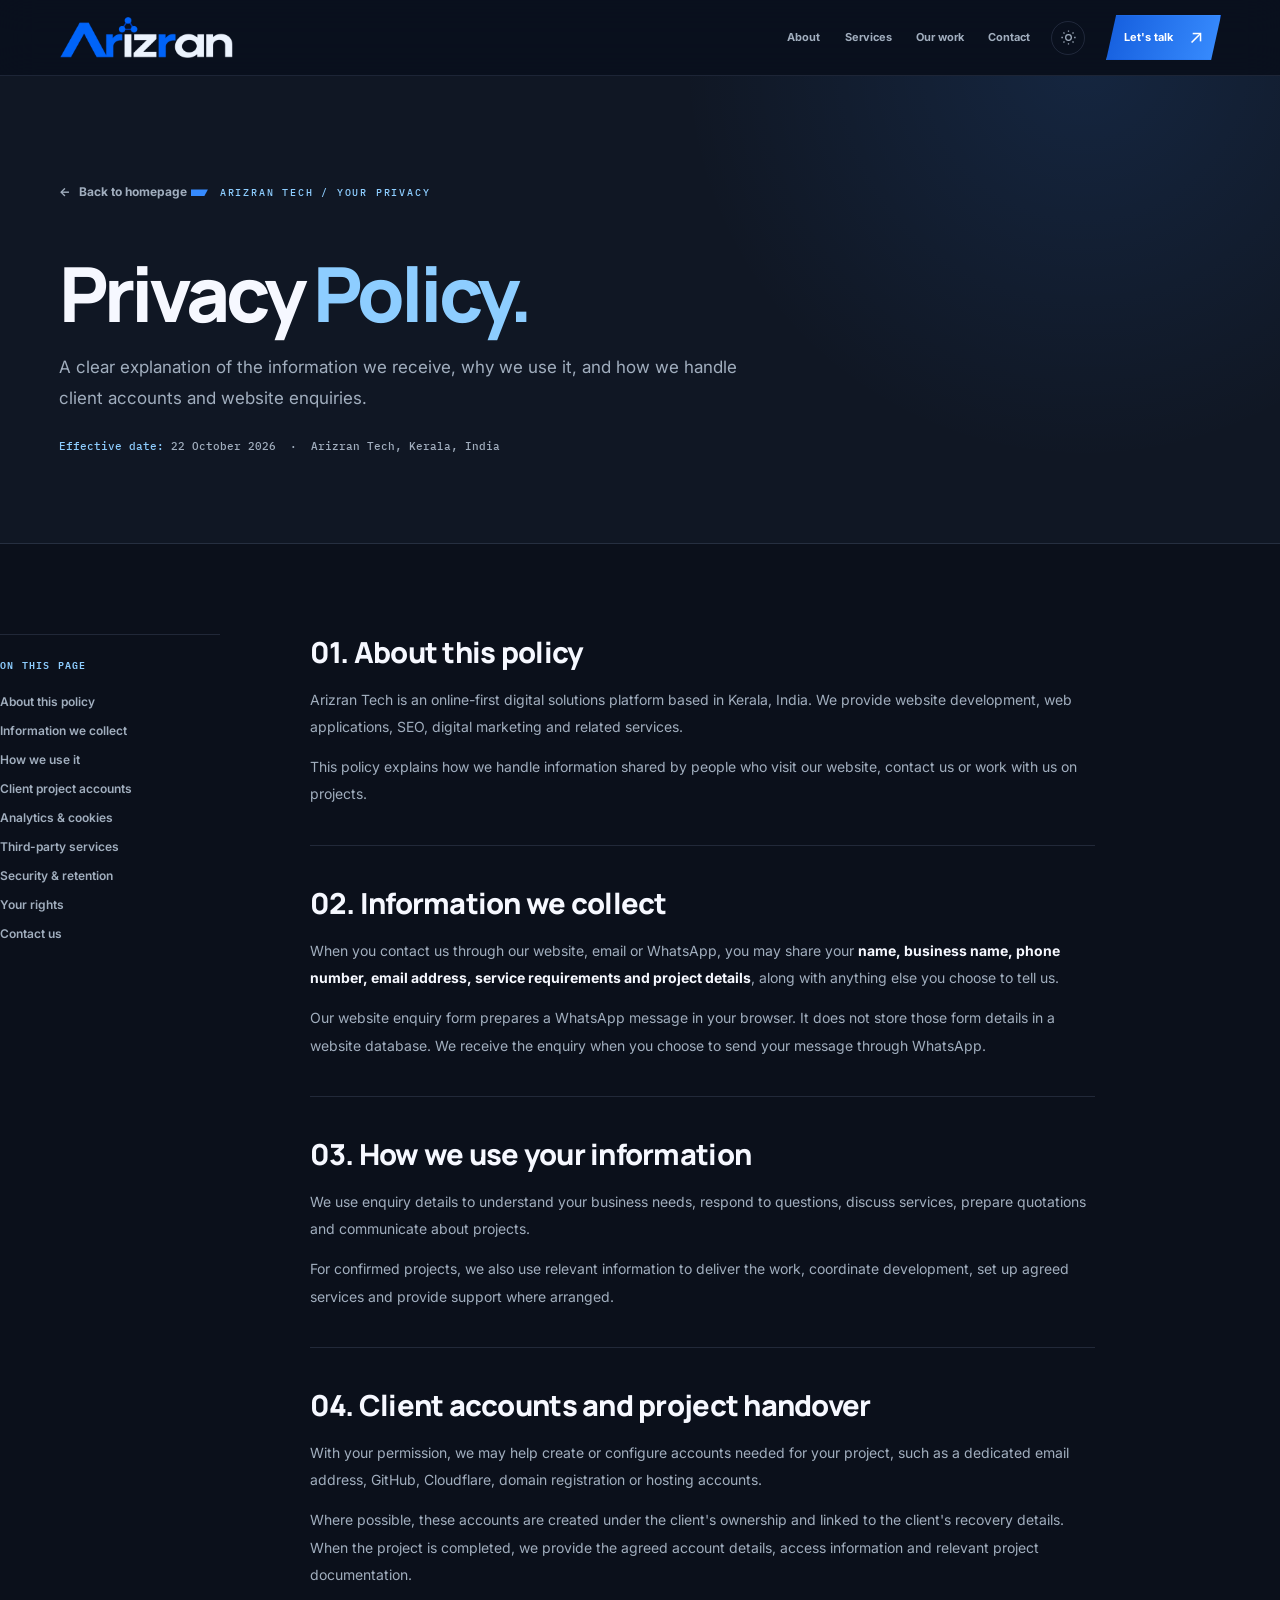
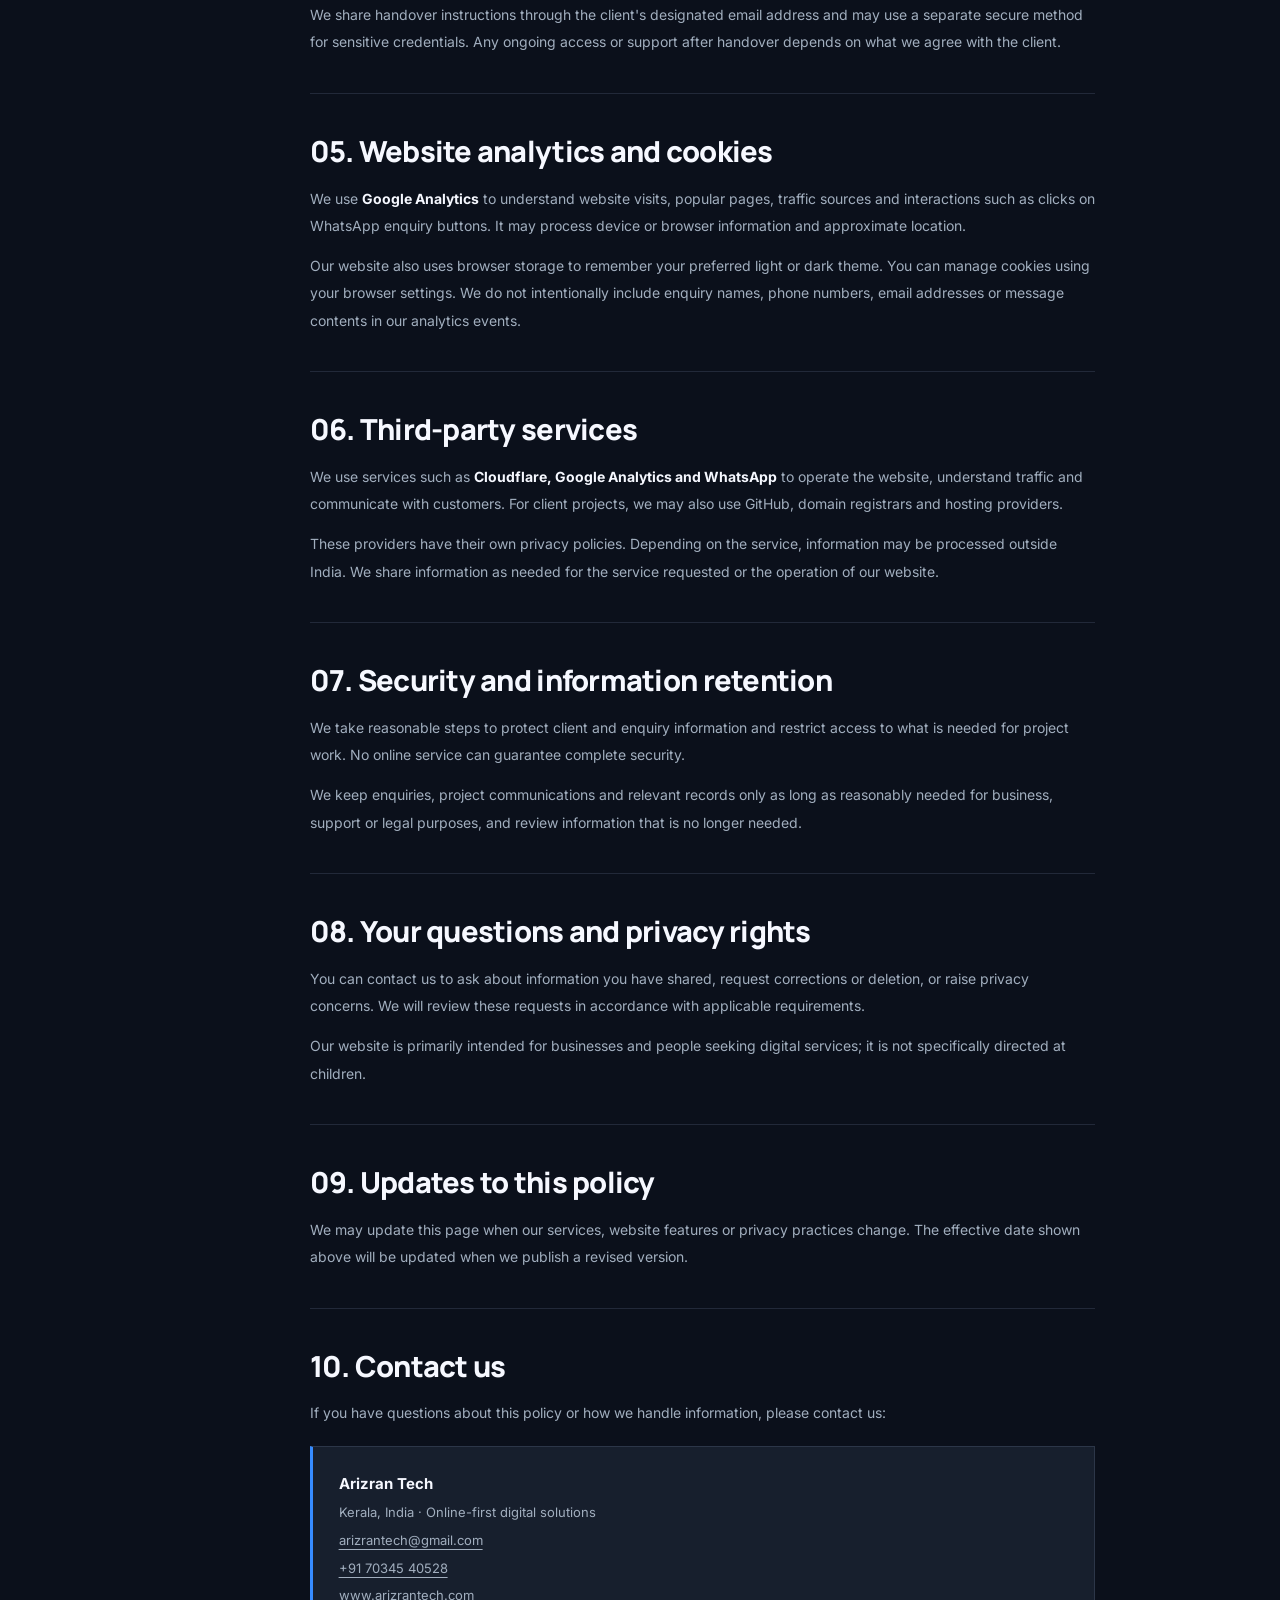
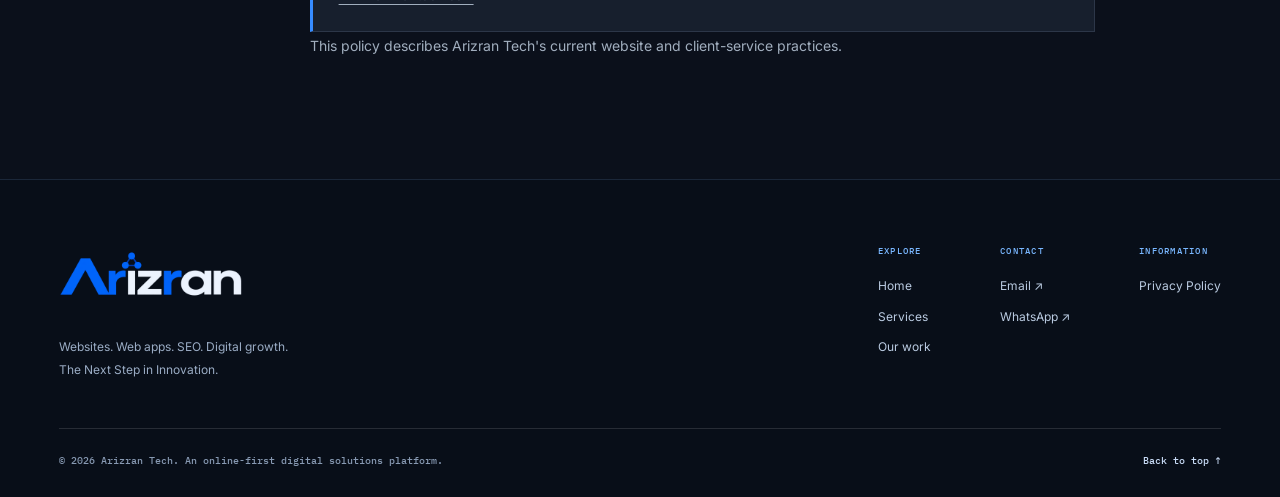
==== privacy-policy/index.html @ 50bc4141 "Add privacy policy page" ====
<!doctype html>
<html lang="en-IN" data-theme="dark">
<head>
  <meta charset="utf-8">
  <meta name="viewport" content="width=device-width, initial-scale=1">
  <meta name="theme-color" content="#0a1020">
  <title>Privacy Policy | Arizran Tech</title>
  <meta name="description" content="Read how Arizran Tech handles website enquiries, client project information, account setup, analytics, and personal information.">
  <meta name="robots" content="index,follow">
  <link rel="canonical" href="https://www.arizrantech.com/privacy-policy/">
  <meta property="og:type" content="website">
  <meta property="og:site_name" content="Arizran Tech">
  <meta property="og:title" content="Privacy Policy | Arizran Tech">
  <meta property="og:description" content="How Arizran Tech handles enquiries, client information and website analytics.">
  <meta property="og:url" content="https://www.arizrantech.com/privacy-policy/">
  <meta property="og:image" content="https://www.arizrantech.com/assets/arizran-social-preview.jpg">
  <link rel="icon" href="../assets/favicon.png" type="image/png">
  <link rel="preconnect" href="https://fonts.googleapis.com">
  <link rel="preconnect" href="https://fonts.gstatic.com" crossorigin>
  <link href="https://fonts.googleapis.com/css2?family=IBM+Plex+Mono:wght@400;500;600&family=Inter:wght@400;500;600;700;800&family=Manrope:wght@500;600;700;800&display=swap" rel="stylesheet">
  <link rel="stylesheet" href="../styles.css">
  <style>
    /* Privacy-page-only styling: uses Arizran's existing theme and fonts. */
    .privacy-hero{position:relative;overflow:hidden;padding:clamp(60px,8vw,104px) 0 clamp(49px,6vw,76px);background:var(--bg-alt);border-bottom:1px solid var(--stroke)}
    .privacy-hero::after{content:"";position:absolute;right:-18%;top:-95%;width:850px;height:850px;max-width:100vw;border-radius:50%;background:radial-gradient(circle,rgba(54,139,255,.13),transparent 67%);pointer-events:none}
    .privacy-hero .wrap{position:relative;z-index:1}
    .privacy-back{display:inline-flex;align-items:center;gap:9px;color:var(--muted);font-size:12px;font-weight:700;margin-bottom:32px}
    .privacy-back:hover,.privacy-contact a:hover{color:var(--blue-light)}
    .privacy-hero h1{font-size:clamp(45px,6vw,76px);margin:17px 0 17px;letter-spacing:-.055em}
    .privacy-hero h1 em{font-style:normal;color:var(--blue-light)}
    .privacy-summary{max-width:680px;font-size:clamp(14px,1.6vw,17px);line-height:1.85;color:var(--muted);margin:0 0 23px}
    .privacy-meta{font:500 11px/1.7 var(--font-mono);color:var(--muted)}
    .privacy-meta span{color:var(--blue-light)}
    .privacy-main{padding:clamp(48px,7vw,96px) 0 clamp(75px,10vw,120px)}
    .privacy-layout{display:grid;grid-template-columns:220px minmax(0,785px);gap:clamp(35px,7vw,105px);align-items:start}
    .privacy-nav{position:sticky;top:113px;border-top:1px solid var(--stroke);padding-top:21px;display:grid;gap:11px}
    .privacy-nav small{font:600 10px/1.6 var(--font-mono);letter-spacing:.12em;color:var(--blue-light);margin-bottom:10px}
    .privacy-nav a{color:var(--muted);font-size:12px;font-weight:600;line-height:1.5;transition:color .2s}
    .privacy-nav a:hover{color:var(--blue-light)}
    .privacy-content{max-width:785px;min-width:0}
    .privacy-section{padding:0 0 37px;margin:0 0 39px;border-bottom:1px solid var(--stroke);scroll-margin-top:105px}
    .privacy-section:last-child{margin-bottom:0;border-bottom:0;padding-bottom:0}
    .privacy-section h2{font-size:clamp(22px,2.3vw,29px);line-height:1.27;letter-spacing:-.025em;margin:0 0 15px}
    .privacy-section p,.privacy-section li{font-size:14px;line-height:1.95;color:var(--muted)}
    .privacy-section p{margin:0 0 13px}.privacy-section p:last-child{margin-bottom:0}
    .privacy-section ul{padding-left:19px;margin:11px 0 13px}
    .privacy-section li{padding-left:3px;margin:2px 0}
    .privacy-section strong{color:var(--ink);font-weight:700}
    .privacy-contact{padding:24px 26px;border:1px solid var(--stroke);background:var(--surface);border-left:3px solid var(--blue);display:grid;gap:5px;margin-top:19px}
    .privacy-contact strong{font-size:15px}.privacy-contact span,.privacy-contact a{font-size:13px;line-height:1.75;color:var(--muted);overflow-wrap:anywhere}
    .privacy-contact a{text-decoration:underline;text-underline-offset:4px}
    .privacy-note{font-size:12px;color:var(--faint);margin-top:22px;line-height:1.75}
    :root[data-theme="light"] .privacy-hero{background:#eaf0f8}
    @media(max-width:900px){.privacy-layout{grid-template-columns:1fr;gap:35px}.privacy-nav{position:static;display:flex;flex-wrap:wrap;gap:8px 20px;padding:16px 0 0}.privacy-nav small{width:100%;margin:0}.privacy-main{padding-top:44px}}
    @media(max-width:560px){.privacy-hero{padding-top:47px;padding-bottom:51px}.privacy-back{margin-bottom:25px}.privacy-hero h1{font-size:45px}.privacy-section{margin-bottom:31px;padding-bottom:29px}.privacy-section p,.privacy-section li{font-size:13px}.privacy-contact{padding:19px}.privacy-nav a{font-size:11px}}
  </style>
  <!-- Existing GA4 measurement, kept consistent with the current Arizran site. -->
  <script async src="https://www.googletagmanager.com/gtag/js?id=G-8PNWGNS64S"></script>
  <script>
    window.dataLayer = window.dataLayer || [];
    function gtag(){dataLayer.push(arguments);}
    gtag('js', new Date());
    gtag('config', 'G-8PNWGNS64S');
  </script>
</head>
<body id="top">
  <a class="skip-link" href="#main">Skip to content</a>
  <header class="header">
    <div class="wrap header-inner">
      <a class="brand brand-logo" href="../" aria-label="Arizran Tech homepage">
        <img class="brand-logo-image logo-for-dark" src="../assets/arizran-logo-on-dark.png" width="174" height="54" alt="Arizran Tech">
        <img class="brand-logo-image logo-for-light" src="../assets/arizran-logo.png" width="174" height="54" alt="">
      </a>
      <nav class="nav" id="nav" aria-label="Main navigation">
        <a href="../#about">About</a><a href="../services/">Services</a><a href="../#work">Our work</a><a href="../#contact">Contact</a>
      </nav>
      <button class="theme-toggle" type="button" id="theme-toggle" aria-label="Switch to light theme" title="Change theme">
        <svg aria-hidden="true" viewBox="0 0 24 24" fill="none" stroke="currentColor" stroke-width="1.8"><circle cx="12" cy="12" r="4"/><path d="M12 2v2m0 16v2M4.9 4.9l1.4 1.4m11.4 11.4 1.4 1.4M2 12h2m16 0h2M4.9 19.1l1.4-1.4M17.7 6.3l1.4-1.4"/></svg>
      </button>
      <a class="btn btn-small btn-blue header-cta" href="../#contact">Let's talk <span aria-hidden="true">↗</span></a>
      <button class="menu-toggle" id="menu-toggle" type="button" aria-label="Open navigation" aria-controls="nav" aria-expanded="false"><span></span><span></span><span></span></button>
    </div>
    <div class="scroll-progress" id="scroll-progress" aria-hidden="true"></div>
  </header>

  <main id="main">
    <section class="privacy-hero" aria-labelledby="privacy-heading">
      <div class="wrap">
        <a href="../" class="privacy-back"><span aria-hidden="true">←</span> Back to homepage</a>
        <p class="eyebrow">ARIZRAN TECH / YOUR PRIVACY</p>
        <h1 id="privacy-heading">Privacy <em>Policy.</em></h1>
        <p class="privacy-summary">A clear explanation of the information we receive, why we use it, and how we handle client accounts and website enquiries.</p>
        <p class="privacy-meta"><span>Effective date:</span> 22 October 2026 &nbsp;·&nbsp; Arizran Tech, Kerala, India</p>
      </div>
    </section>

    <div class="wrap privacy-main privacy-layout">
      <nav class="privacy-nav" aria-label="On this page">
        <small>ON THIS PAGE</small>
        <a href="#about">About this policy</a>
        <a href="#information">Information we collect</a>
        <a href="#use">How we use it</a>
        <a href="#projects">Client project accounts</a>
        <a href="#analytics">Analytics & cookies</a>
        <a href="#third-parties">Third-party services</a>
        <a href="#security">Security & retention</a>
        <a href="#rights">Your rights</a>
        <a href="#contact">Contact us</a>
      </nav>

      <article class="privacy-content">
        <section class="privacy-section" id="about">
          <h2>01. About this policy</h2>
          <p>Arizran Tech is an online-first digital solutions platform based in Kerala, India. We provide website development, web applications, SEO, digital marketing and related services.</p>
          <p>This policy explains how we handle information shared by people who visit our website, contact us or work with us on projects.</p>
        </section>

        <section class="privacy-section" id="information">
          <h2>02. Information we collect</h2>
          <p>When you contact us through our website, email or WhatsApp, you may share your <strong>name, business name, phone number, email address, service requirements and project details</strong>, along with anything else you choose to tell us.</p>
          <p>Our website enquiry form prepares a WhatsApp message in your browser. It does not store those form details in a website database. We receive the enquiry when you choose to send your message through WhatsApp.</p>
        </section>

        <section class="privacy-section" id="use">
          <h2>03. How we use your information</h2>
          <p>We use enquiry details to understand your business needs, respond to questions, discuss services, prepare quotations and communicate about projects.</p>
          <p>For confirmed projects, we also use relevant information to deliver the work, coordinate development, set up agreed services and provide support where arranged.</p>
        </section>

        <section class="privacy-section" id="projects">
          <h2>04. Client accounts and project handover</h2>
          <p>With your permission, we may help create or configure accounts needed for your project, such as a dedicated email address, GitHub, Cloudflare, domain registration or hosting accounts.</p>
          <p>Where possible, these accounts are created under the client's ownership and linked to the client's recovery details. When the project is completed, we provide the agreed account details, access information and relevant project documentation.</p>
          <p>We share handover instructions through the client's designated email address and may use a separate secure method for sensitive credentials. Any ongoing access or support after handover depends on what we agree with the client.</p>
        </section>

        <section class="privacy-section" id="analytics">
          <h2>05. Website analytics and cookies</h2>
          <p>We use <strong>Google Analytics</strong> to understand website visits, popular pages, traffic sources and interactions such as clicks on WhatsApp enquiry buttons. It may process device or browser information and approximate location.</p>
          <p>Our website also uses browser storage to remember your preferred light or dark theme. You can manage cookies using your browser settings. We do not intentionally include enquiry names, phone numbers, email addresses or message contents in our analytics events.</p>
        </section>

        <section class="privacy-section" id="third-parties">
          <h2>06. Third-party services</h2>
          <p>We use services such as <strong>Cloudflare, Google Analytics and WhatsApp</strong> to operate the website, understand traffic and communicate with customers. For client projects, we may also use GitHub, domain registrars and hosting providers.</p>
          <p>These providers have their own privacy policies. Depending on the service, information may be processed outside India. We share information as needed for the service requested or the operation of our website.</p>
        </section>

        <section class="privacy-section" id="security">
          <h2>07. Security and information retention</h2>
          <p>We take reasonable steps to protect client and enquiry information and restrict access to what is needed for project work. No online service can guarantee complete security.</p>
          <p>We keep enquiries, project communications and relevant records only as long as reasonably needed for business, support or legal purposes, and review information that is no longer needed.</p>
        </section>

        <section class="privacy-section" id="rights">
          <h2>08. Your questions and privacy rights</h2>
          <p>You can contact us to ask about information you have shared, request corrections or deletion, or raise privacy concerns. We will review these requests in accordance with applicable requirements.</p>
          <p>Our website is primarily intended for businesses and people seeking digital services; it is not specifically directed at children.</p>
        </section>

        <section class="privacy-section" id="changes">
          <h2>09. Updates to this policy</h2>
          <p>We may update this page when our services, website features or privacy practices change. The effective date shown above will be updated when we publish a revised version.</p>
        </section>

        <section class="privacy-section" id="contact">
          <h2>10. Contact us</h2>
          <p>If you have questions about this policy or how we handle information, please contact us:</p>
          <div class="privacy-contact">
            <strong>Arizran Tech</strong>
            <span>Kerala, India · Online-first digital solutions</span>
            <a href="mailto:arizrantech@gmail.com">arizrantech@gmail.com</a>
            <a href="tel:+917034540528">+91 70345 40528</a>
            <a href="https://www.arizrantech.com/">www.arizrantech.com</a>
          </div>
          <p class="privacy-note">This policy describes Arizran Tech's current website and client-service practices.</p>
        </section>
      </article>
    </div>
  </main>

  <footer class="footer">
    <div class="wrap">
      <div class="footer-top">
        <div class="footer-about">
          <a class="brand brand-logo" href="../" aria-label="Arizran Tech homepage"><img class="brand-logo-image" src="../assets/arizran-logo-on-dark.png" width="174" height="54" alt="Arizran Tech"></a>
          <p>Websites. Web apps. SEO. Digital growth.<br>The Next Step in Innovation.</p>
        </div>
        <div class="footer-columns">
          <div><span>EXPLORE</span><a href="../">Home</a><a href="../services/">Services</a><a href="../#work">Our work</a></div>
          <div><span>CONTACT</span><a href="mailto:arizrantech@gmail.com">Email ↗</a><a href="https://wa.me/917034540528" target="_blank" rel="noopener noreferrer">WhatsApp ↗</a></div>
          <div><span>INFORMATION</span><a href="./" aria-current="page">Privacy Policy</a></div>
        </div>
      </div>
      <div class="footer-bottom"><span>© <span id="year">2026</span> Arizran Tech. An online-first digital solutions platform.</span><a href="#top">Back to top ↑</a></div>
    </div>
  </footer>

  <script>
    'use strict';
    const root = document.documentElement;
    const themeButton = document.getElementById('theme-toggle');
    try {
      const saved = localStorage.getItem('arizran-theme');
      if (saved === 'dark' || saved === 'light') root.dataset.theme = saved;
    } catch {}
    function updateTheme() {
      const isLight = root.dataset.theme === 'light';
      themeButton.setAttribute('aria-label', isLight ? 'Switch to dark theme' : 'Switch to light theme');
      document.querySelector('meta[name="theme-color"]').content = isLight ? '#f6f8fc' : '#0a1020';
    }
    updateTheme();
    themeButton.addEventListener('click', () => {
      root.dataset.theme = root.dataset.theme === 'dark' ? 'light' : 'dark';
      try {localStorage.setItem('arizran-theme', root.dataset.theme);} catch {}
      updateTheme();
    });
    const menuButton = document.getElementById('menu-toggle');
    const nav = document.getElementById('nav');
    function closeMenu(){nav.classList.remove('open');menuButton.setAttribute('aria-expanded','false');}
    menuButton.addEventListener('click',()=>{const isOpen=nav.classList.toggle('open');menuButton.setAttribute('aria-expanded',String(isOpen));});
    nav.querySelectorAll('a').forEach(a=>a.addEventListener('click',closeMenu));
    window.addEventListener('keydown',e=>{if(e.key==='Escape') closeMenu();});
    document.getElementById('year').textContent = String(new Date().getFullYear());
    const progress = document.getElementById('scroll-progress');
    function setProgress(){const max=document.documentElement.scrollHeight-innerHeight;progress.style.transform='scaleX('+(max>0?Math.min(1,Math.max(0,scrollY/max)):0)+')';}
    window.addEventListener('scroll',setProgress,{passive:true});setProgress();
  </script>
</body>
</html>
---- styles.css ----
:root{
  color-scheme:dark;
  --bg:#0b101b;--bg-alt:#101724;--surface:#171f2d;--surface-2:#1b2535;--surface-3:#222e40;
  --ink:#f6f8ff;--muted:#a1aebe;--faint:#6f819a;--stroke:rgba(182,209,255,.13);
  --blue:#368bff;--blue-strong:#216cf0;--blue-light:#8dcdff;--blue-tint:rgba(49,132,255,.14);
  --navy:#0a1020;--card:#151c2a;--white:#fff;
  --font-display:'Manrope',system-ui,sans-serif;--font-body:'Inter',system-ui,sans-serif;--font-mono:'IBM Plex Mono',monospace;
  --max:1210px;--gutter:clamp(20px,4.6vw,65px);
}
:root[data-theme="light"]{color-scheme:light;--bg:#f6f8fc;--bg-alt:#eaf0f8;--surface:#fff;--surface-2:#e9eff9;--surface-3:#dce8f7;--ink:#10203a;--muted:#53647b;--faint:#72839a;--stroke:rgba(27,58,108,.16);--blue:#176af1;--blue-strong:#1259dc;--blue-light:#2878e8;--blue-tint:rgba(33,110,235,.10);--navy:#10233e;--card:#fff}
*,*::before,*::after{box-sizing:border-box}
html{scroll-behavior:smooth;scroll-padding-top:86px}
body{margin:0;background:var(--bg);color:var(--ink);font:400 15px/1.7 var(--font-body);-webkit-font-smoothing:antialiased;overflow-x:hidden}
[hidden]{display:none!important}::selection{background:#4e9bff;color:#fff}
a{text-decoration:none;color:inherit}button,input,select,textarea{font:inherit}button{cursor:pointer}button,a{-webkit-tap-highlight-color:transparent}button:focus-visible,a:focus-visible,summary:focus-visible,input:focus-visible,select:focus-visible,textarea:focus-visible{outline:2px solid var(--blue-light);outline-offset:4px}svg,img{max-width:100%}img{display:block}h1,h2,h3,h4,p{margin-top:0}h1,h2,h3{font-family:var(--font-display);font-weight:800;line-height:1.09;letter-spacing:-.038em}h2{font-size:clamp(35px,4.7vw,63px);text-wrap:balance}h2 em,h3 em{font-style:normal;color:var(--blue-light)}.wrap{width:min(100%,calc(var(--max) + 2*var(--gutter)));padding-inline:var(--gutter);margin-inline:auto}.section{padding:clamp(78px,10vw,138px) 0;position:relative}.section-alt{background:var(--bg-alt)}.lead{font-size:clamp(15px,1.5vw,17px);line-height:1.85;color:var(--muted);max-width:60ch}.body-copy{font-size:14px;color:var(--muted);line-height:1.9}.eyebrow{font:500 10px/1.6 var(--font-mono);letter-spacing:.18em;color:var(--blue-light);text-transform:uppercase;display:inline-flex;align-items:center;gap:12px}.eyebrow::before{content:"";width:17px;height:7px;background:var(--blue);clip-path:polygon(0 0,100% 0,78% 100%,0 100%)}.eyebrow-bright{color:#acd9ff}.eyebrow-bright::before{display:none}.eyebrow-line{width:22px;height:2px;background:var(--blue-light)}.section-heading{display:grid;grid-template-columns:1.1fr .55fr;gap:45px;align-items:end;margin-bottom:48px}.section-heading h2{margin:16px 0 0}.section-heading .lead{margin:0 0 6px}.section-intro h2{margin:18px 0 26px}.button-row{display:flex;align-items:center;flex-wrap:wrap;gap:12px}.btn{min-height:53px;display:inline-flex;align-items:center;justify-content:space-between;gap:32px;padding:13px 23px;border:1px solid transparent;background:none;color:inherit;font:700 12px/1.2 var(--font-body);transition:transform .22s,background .22s,border-color .22s;clip-path:polygon(10px 0,100% 0,calc(100% - 10px) 100%,0 100%);white-space:nowrap}.btn:hover{transform:translateY(-3px)}.btn span{font-size:19px;font-weight:400}.btn-blue{color:#fff;background:linear-gradient(110deg,#145ddd,#398dff)}.btn-blue:hover{background:linear-gradient(110deg,#126bec,#58a3ff)}.btn-outline{background:rgba(255,255,255,.035);border-color:rgba(205,222,250,.34);color:#e5efff}.btn-outline:hover{background:rgba(255,255,255,.1)}.btn-dark{background:#0a172c;color:#fff}.btn-small{padding:10px 17px;min-height:39px;gap:16px;font-size:11px}.skip-link{position:fixed;z-index:999;top:-80px;left:20px;padding:10px 16px;background:#fff;color:#14233a}.skip-link:focus{top:14px}
/* Header */
.header{position:sticky;top:0;z-index:100;background:rgba(10,16,30,.94);border-bottom:1px solid rgba(194,216,255,.11);backdrop-filter:blur(18px)}:root[data-theme="light"] .header{background:rgba(242,247,255,.96);border-color:var(--stroke)}.header-inner{height:75px;display:flex;align-items:center;gap:21px}.brand{display:inline-flex;align-items:center;gap:11px;min-width:max-content}.brand-emblem{height:39px;width:39px;display:grid;place-items:center;background:linear-gradient(145deg,#367ff6,#0a2a60);clip-path:polygon(22% 0,100% 0,100% 78%,78% 100%,0 100%,0 23%);position:relative;color:#fff;box-shadow:0 4px 20px #367ff633}.brand-emblem span{font:800 25px/.9 var(--font-display);letter-spacing:-3px;margin-right:2px}.brand-emblem i{position:absolute;right:7px;bottom:7px;width:5px;height:5px;background:#82ceff;border-radius:50%}.brand-type{display:flex;flex-direction:column;line-height:.87}.brand-type strong{font:800 23px/1 var(--font-display);letter-spacing:-1.3px}.brand-period{color:var(--blue)}.brand-type small{font:700 8px/1 var(--font-mono);letter-spacing:5.1px;color:var(--blue-light);margin-top:5px;padding-left:2px}.nav{display:flex;align-items:center;gap:clamp(15px,1.9vw,27px);margin-left:auto}.nav a{font-size:11px;font-weight:700;color:var(--muted);transition:color .2s;white-space:nowrap}.nav a:hover{color:var(--blue-light)}.theme-toggle{height:34px;width:34px;background:transparent;border:1px solid var(--stroke);border-radius:50%;display:grid;place-items:center;color:var(--muted);flex:none}.theme-toggle:hover{color:var(--blue-light);border-color:var(--blue)}.theme-toggle svg{width:17px}.menu-toggle{display:none;flex-direction:column;align-items:center;justify-content:center;gap:5px;border:1px solid var(--stroke);background:transparent;color:var(--ink);width:39px;height:39px}.menu-toggle span{width:18px;height:2px;background:currentColor}.scroll-progress{height:2px;background:var(--blue);position:absolute;bottom:-1px;left:0;right:0;transform:scaleX(0);transform-origin:left}
/* Hero */
.hero{background:#090f1b;color:#fff;position:relative;overflow:hidden;isolation:isolate}:root[data-theme="light"] .hero{background:#0d1930}.hero-grid{position:absolute;inset:0;background-image:linear-gradient(#5595ef0b 1px,transparent 1px),linear-gradient(90deg,#5595ef0b 1px,transparent 1px);background-size:66px 66px;mask-image:linear-gradient(90deg,transparent,black 70%);z-index:-1}.hero-glow{position:absolute;right:-15%;top:-30%;width:90%;height:140%;background:radial-gradient(ellipse,#2357b13d 0,transparent 65%);z-index:-1;pointer-events:none}.hero-arc{position:absolute;z-index:0;inset:0;width:100%;height:100%;pointer-events:none;opacity:.33}.hero-arc path{fill:none;stroke:#368bff;stroke-width:2}.hero-arc path+path{stroke:#91c9ff;stroke-width:15;opacity:.13}.hero-layout{min-height:680px;padding-top:75px;padding-bottom:55px;display:grid;grid-template-columns:1.1fr 1fr;align-items:center;gap:30px;position:relative;z-index:1}.hero h1{font-size:clamp(49px,5.0vw,73px);line-height:1.05;letter-spacing:-.045em;margin:27px -30px 26px 0;position:relative;z-index:3}.hero h1 em{display:inline-block;color:#78baff;font-style:normal;position:relative;white-space:nowrap}.hero h1 em::after{position:absolute;content:"";left:0;bottom:-.09em;width:100%;height:7px;background:linear-gradient(100deg,#1d6ef0,#82c6ff);clip-path:polygon(0 70%,100% 0,100% 34%,0 100%)}.hero-text{color:#aebed2;max-width:520px;font-size:15.5px;line-height:1.87;margin-bottom:30px}.hero-tags{margin-top:35px;display:flex;gap:7px 21px;flex-wrap:wrap}.hero-tags span{font:500 10px var(--font-mono);color:#96abc7;white-space:nowrap}.hero-tags span::before{content:"/";color:#56acff;margin-right:8px}.hero-end{display:flex;align-items:center;justify-content:space-between;border-top:1px solid #ffffff21;padding-block:16px;font:500 9px var(--font-mono);color:#899cb6;letter-spacing:1.35px;position:relative;z-index:1}.hero-end a{color:#cbd9f1}.hero-end a span{color:#70baff;font-size:17px;margin-left:6px}.hero-visual{height:545px;position:relative;min-width:0;transform:translateZ(0)}.visual-halo{position:absolute;inset:35px 15px;border:1px solid #5499f538;border-radius:50%;box-shadow:0 0 0 40px #3675d508,0 0 0 90px #3675d506}.float-card{position:absolute;background:#121f35;border:1px solid #5979ac70;box-shadow:0 25px 80px #0008,0 0 36px #2b82ff1b;border-radius:8px;transition:transform .2s ease-out}.mock-browser{top:47px;left:0;width:82%;height:315px;transform:rotate(-3deg)}.mock-top{height:29px;background:#23324a;border-bottom:1px solid #6a83aa38;display:flex;align-items:center;justify-content:space-between;padding:0 12px;color:#a9bddc;font:500 8px var(--font-mono)}.window-dots{display:flex;gap:4px}.window-dots i{width:6px;height:6px;background:#597aa6;border-radius:50%}.window-dots i:first-child{background:#5ca8ff}.mock-top b{font-size:12px;color:#87bdff}.mock-page{padding:19px 20px}.mock-nav{display:flex;align-items:center;justify-content:space-between;font:700 7px var(--font-mono);color:#eff5ff}.mock-nav b{font:800 10px var(--font-display)}.mock-nav b span{color:#6cbaff}.mock-nav>span{color:#94aacc;font-size:6px}.mock-page-main{margin-top:20px;display:grid;grid-template-columns:1fr 1fr;gap:15px;align-items:center}.mini-kicker{font:500 6px var(--font-mono);letter-spacing:1.1px;color:#83b6f0}.mock-page-main h3{font-size:clamp(25px,3.25vw,41px);letter-spacing:-1.7px;line-height:1.04;margin:13px 0;color:#fff}.mock-page-main h3 em{color:#71b5ff;font-style:normal}.mock-line{width:90%;height:5px;background:#435f82;margin-bottom:6px;border-radius:2px}.mock-line.short{width:60%}.mock-button{width:max-content;background:#2378ef;padding:9px 11px;margin-top:19px;font:700 7px var(--font-mono);color:#fff}.mock-shape{width:100%;aspect-ratio:1;background:linear-gradient(145deg,#3a8fff,#0e316b);clip-path:polygon(30% 0,100% 0,100% 63%,68% 100%,0 100%,0 28%);position:relative;overflow:hidden}.mock-shape span{position:absolute;border:2px solid #c4e6ff90;width:120%;height:120%;border-radius:50%;top:25%;left:-25%}.mock-shape span:nth-child(2){width:77%;height:77%;top:39%;left:3%}.mock-shape span:nth-child(3){width:32%;height:32%;top:54%;left:25%;background:#aee4ff5c}.mock-search{width:62%;left:27%;top:330px;z-index:3;padding:12px}.search-bar{border:1px solid #4a689178;border-radius:99px;padding:5px 8px;font:500 7.5px var(--font-mono);color:#a8bdd9}.search-bar span{font-size:15px;vertical-align:-2px;color:#7dc4ff}.search-result{display:flex;align-items:center;gap:9px;margin-top:10px}.search-rank{background:#277bec;padding:5px 6px;font:700 7px var(--font-mono);color:#fff}.search-result strong{font:800 11px var(--font-display);display:block}.search-result small{display:block;color:#8299b4;font:500 7px var(--font-mono)}.rise-arrow{color:#6fc2ff;font-size:20px;margin-left:auto}.mock-social{width:35%;top:177px;right:-3px;z-index:2;padding:9px;transform:rotate(6deg)}.social-head{display:flex;align-items:center;gap:6px;color:#fff;margin-bottom:9px}.social-avatar{width:22px;height:22px;background:linear-gradient(145deg,#458cff,#143b7f);border-radius:50%;display:grid;place-items:center;font:800 12px var(--font-display)}.social-head div{flex:1;min-width:0}.social-head strong{font:700 7px var(--font-body);display:block;white-space:nowrap}.social-head small{display:block;color:#89a8cd;font:500 6px var(--font-mono)}.social-head>span:last-child{font-size:9px;color:#95b0d0}.social-art{aspect-ratio:1/1.04;display:flex;align-items:flex-start;justify-content:center;flex-direction:column;padding:11px;background:linear-gradient(133deg,#0b1a37 45%,#1d64d2 45%,#6dbdff 80%,#153565 80%);position:relative;overflow:hidden}.social-art>span{font:800 clamp(12px,1.85vw,24px)/.99 var(--font-display);letter-spacing:-1px;color:#fff}.accent-dot{color:#9edbff}.social-art i{font:500 5px var(--font-mono);font-style:normal;color:#e6f5ff;position:absolute;bottom:8px}.social-foot{display:flex;align-items:center;justify-content:space-between;margin-top:7px;font-size:12px;color:#bdd9ff}.social-foot small{font:500 6px var(--font-mono);color:#8ca7cc}.mock-metric{width:40%;bottom:24px;left:-7px;padding:12px 13px 9px;transform:rotate(-5deg);z-index:2}.mock-metric>span{font:500 7px var(--font-mono);color:#8eaad1;letter-spacing:.5px}.mock-metric strong{font:800 14px var(--font-display);display:block;margin-top:5px}.mock-metric b{color:#79bbff}.mock-metric svg{width:100%;color:#71c3ff;margin-top:5px}.visual-star{position:absolute;color:#86cbff;font-size:26px}.star-a{right:7%;top:55px}.star-b{left:24%;top:4px}.ticker{background:#0d1a30;color:#e9f4ff;overflow:hidden;padding:16px 0;border-block:1px solid #81b5ff29}.ticker-track{display:flex;width:max-content;animation:marquee 45s linear infinite}.ticker-sequence{display:flex;align-items:center;gap:32px;flex:none;padding-right:32px}.ticker-sequence span{font:800 13px var(--font-display);white-space:nowrap;display:flex;align-items:center;gap:32px}.ticker-sequence span::after{content:"";width:13px;height:7px;background:#59a7ff;clip-path:polygon(3px 0,100% 0,calc(100% - 3px) 100%,0 100%)}@keyframes marquee{to{transform:translateX(-50%)}}.ticker:hover .ticker-track{animation-play-state:paused}
/* About */
.about-layout{display:grid;grid-template-columns:1fr 1fr;align-items:center;gap:clamp(35px,7vw,105px)}.about-section .lead{margin-bottom:18px}.about-principles{border-top:1px solid var(--stroke);display:grid;grid-template-columns:repeat(3,1fr);gap:14px;margin-top:32px;padding-top:20px}.about-principles div{display:grid;gap:6px}.about-principles b{font:600 10px var(--font-mono);color:var(--blue-light)}.about-principles span{font-weight:700;font-size:12px}.before-after{border:1px solid var(--stroke);background:var(--surface);padding:25px;border-radius:5px;box-shadow:0 30px 75px #0002}.ba-top,.preview-top,.preview-bottom{display:flex;justify-content:space-between;align-items:center;gap:15px;font:500 9px var(--font-mono);letter-spacing:.14em;color:var(--faint)}.ba-corner{color:var(--blue-light);font-size:22px}.ba-tabs{display:flex;gap:4px;background:var(--bg-alt);padding:5px;margin-top:16px;margin-bottom:23px}.ba-tabs button{border:0;padding:11px 18px;color:var(--muted);background:transparent;font:700 11px var(--font-body);flex:1}.ba-tabs button.active{color:#fff;background:var(--blue-strong)}.ba-art{height:188px;border:1px solid var(--stroke);margin-bottom:22px;position:relative;display:grid;place-items:center;overflow:hidden}.before-art{background:repeating-linear-gradient(0deg,transparent 0 28px,#8194b510 29px 30px),linear-gradient(130deg,#151d29,#263448)}.ba-store{width:150px;height:116px;background:#b9c3d1;position:relative;top:26px;opacity:.68}.ba-awning{position:absolute;left:-10px;right:-10px;top:0;height:23px;background:repeating-linear-gradient(90deg,#52667e 0 23px,#d7e0eb 23px 46px);clip-path:polygon(0 0,100% 0,95% 100%,5% 100%)}.ba-door{position:absolute;width:42px;height:62px;left:54px;bottom:0;background:#35465e;border:5px solid #dce3ef}.ba-shop-label{position:absolute;top:33px;width:100%;text-align:center;font:800 11px var(--font-display);color:#34485f}.ba-question{position:absolute;top:19px;right:20px;font:800 31px var(--font-display);color:#95a2b4}.after-art{background:radial-gradient(circle at 70% 50%,#225bc045,transparent 65%),#111f38}.ba-window{border:1px solid #5c9ce690;background:#182d4d;width:63%;height:135px;padding:10px;transform:rotate(-7deg);color:#d5ecff;box-shadow:15px 15px 0 #0003}.ba-window>span{display:block;border-bottom:1px solid #719bd658;font:500 7px var(--font-mono);padding-bottom:6px}.ba-window strong{display:block;font:800 22px/1.07 var(--font-display);margin:14px 0}.ba-window b{font:700 7px var(--font-mono);background:#2779e9;color:white;padding:6px 8px}.ba-stats{position:absolute;right:15%;top:38%;width:80px;height:77px;background:#2a83f2;box-shadow:0 10px 28px #0004;display:grid;place-items:center;color:white;font-size:19px}.ba-stats span{font:700 7px var(--font-mono);text-align:center;margin-top:-20px}.ba-panel ul{list-style:none;margin:0;display:grid;gap:0;padding:0}.ba-panel li{padding:11px 0;border-bottom:1px solid var(--stroke);font-size:12.5px;font-weight:600;display:flex;align-items:center;gap:13px}.ba-panel li::before{content:"";width:9px;height:9px;flex:none;background:#67778e;clip-path:polygon(3px 0,100% 0,6px 100%,0 100%)}.ba-panel[data-ba="after"] li::before{background:#348dff}.ba-caption{margin:18px 0 0;color:var(--muted);font-size:12px}
/* Services */
.service-grid{display:grid;grid-template-columns:repeat(3,minmax(0,1fr));gap:16px}.service-card{background:var(--surface);border:1px solid var(--stroke);display:flex;flex-direction:column;min-width:0;transition:transform .3s,border-color .3s;position:relative}.service-card:hover{transform:translateY(-6px);border-color:#387ddb7e}.service-visual{height:165px;background:var(--bg);border-bottom:1px solid var(--stroke);display:grid;place-items:center;position:relative;overflow:hidden}.service-visual::after{content:"";position:absolute;width:160px;height:160px;background:var(--blue-tint);filter:blur(48px);border-radius:50%;z-index:0}.service-visual>div{z-index:1}.service-label{font:600 9px var(--font-mono);color:var(--blue-light);letter-spacing:.13em;padding:22px 24px 0}.service-card h3{font-size:19px;letter-spacing:-.04em;line-height:1.26;padding:0 24px;margin:10px 0 12px;min-height:48px}.service-card p{padding:0 24px;font-size:12.5px;color:var(--muted);line-height:1.8;margin:0 0 16px;flex:1}.service-tags{padding:0 24px 19px;display:flex;gap:6px;flex-wrap:wrap}.service-tags span{font:500 9px var(--font-mono);border:1px solid var(--stroke);padding:5px 8px;color:var(--faint)}.service-card>a{padding:13px 24px 16px;border-top:1px solid var(--stroke);font:700 11px var(--font-body);color:var(--blue-light);display:flex;justify-content:space-between;align-items:center}.service-card>a span{font-size:17px}.web-mini{width:65%;height:100px;background:#172a45;border:1px solid #5f95d8;position:relative;box-shadow:8px 8px 0 #335f944a}.web-mini:before{content:"";position:absolute;top:0;left:0;right:0;height:13px;border-bottom:1px solid #739bc34c;background:#284465}.web-mini>div{position:absolute;left:10%;top:29%;width:41%;height:10px;background:#8dcbff}.web-mini>span{position:absolute;left:10%;top:48%;width:30%;height:6px;background:#4272ad}.web-mini strong{position:absolute;right:9%;top:28%;font:800 11px var(--font-display);color:#b0d6ff;max-width:40%}.web-mini b{position:absolute;left:10%;bottom:14%;font:700 7px var(--font-mono);padding:6px;background:#3187ff;color:white}.app-mini{height:111px;width:65%;background:#1d2d44;border:1px solid #5e86b8;display:grid;grid-template-columns:22% 1fr;box-shadow:0 12px 30px #0005}.app-side{border-right:1px solid #6287b159;padding:21px 10px;display:grid;gap:8px;align-content:start}.app-side i{height:6px;background:#537cad}.app-side i:first-child{background:#87bbff}.app-main{padding:18px 15px}.app-main b{font:800 10px var(--font-display);color:#e6f4ff}.app-main>span{display:block;background:#405979;height:6px;width:70%;margin-top:11px}.app-main>span.short{width:40%}.app-main>div{display:flex;gap:7px;margin-top:9px}.app-main>div i{height:29px;flex:1;background:#2d77d5}.app-main>div i:nth-child(2){background:#3b5472}.app-main>div i:nth-child(3){background:#7bb9ff}.seo-mini{width:68%;color:#bbd8ff}.seo-mini>div{border:1px solid #617ca6;background:#192b48;border-radius:99px;padding:8px 12px;font:500 9px var(--font-mono)}.seo-mini p{padding:9px 0 0!important;margin:0!important;color:#b9d8ff!important;font:600 9px var(--font-mono)!important}.seo-mini p span{font-size:8px;color:#fff;background:#267bec;padding:4px}.seo-mini>i{display:block;background:#6e91bf55;height:6px;margin:11px 0;width:85%}.seo-mini>i:last-child{width:62%;margin-top:-4px}.ads-mini{display:flex;align-items:center;gap:23px}.target-ring{width:96px;height:96px;border:2px solid #6d9fe0;border-radius:50%;display:grid;place-items:center;position:relative}.target-ring::before{content:"";width:61px;height:61px;border:2px solid #4687dd;border-radius:50%}.target-ring span{position:absolute;width:23px;height:23px;border-radius:50%;background:#5cafff;box-shadow:0 0 22px #2f8bff99}.ads-bars{height:90px;display:flex;align-items:end;gap:5px}.ads-bars i{width:12px;background:#4b75ab;height:35%}.ads-bars i:nth-child(2){height:52%}.ads-bars i:nth-child(3){height:65%;background:#5c9fe9}.ads-bars i:nth-child(4){height:84%;background:#3985ff}.ads-bars i:nth-child(5){height:100%;background:#79c3ff}.poster-mini{width:120px;height:119px;background:linear-gradient(130deg,#2a7dea 0 50%,#92d2ff 50% 65%,#112c5e 65%);position:relative;transform:rotate(-6deg);padding:11px;color:white;box-shadow:10px 9px 0 #ffffff13}.poster-mini i{font:500 6px var(--font-mono);font-style:normal;letter-spacing:.13em}.poster-mini strong{font:800 20px/.94 var(--font-display);display:block;margin-top:8px;letter-spacing:-1px}.poster-mini strong span{color:#071d3d}.poster-mini b{font:600 5px var(--font-mono);position:absolute;bottom:11px;background:#071d3d;padding:5px}.poster-pin{width:70px;height:82px;background:#c8e7ff;position:absolute!important;transform:translate(51px,4px) rotate(9deg);z-index:0!important;opacity:.65}.reel-phone{height:128px;width:77px;border-radius:13px;border:3px solid #86b8ed;background:radial-gradient(circle at 60% 55%,#2c8dff,#122f65 55%,#0c1930);display:flex;flex-direction:column;align-items:center;justify-content:center;overflow:hidden;position:relative;box-shadow:0 12px 22px #0007}.reel-phone b{font:800 8px/1.05 var(--font-display);text-align:center;position:absolute;top:23px;color:white;z-index:1}.reel-phone em{color:#9fd8ff;font-style:normal}.reel-phone>span{height:27px;width:27px;border-radius:50%;background:#ffffffdd;display:grid;place-items:center;color:#12366c;font-size:11px;margin-top:10px;z-index:1}.reel-phone small{font:500 5px var(--font-mono);color:#d2e9ff;position:absolute;bottom:8px}.reel-sheen{position:absolute;inset:-30%;transform:rotate(25deg);background:linear-gradient(90deg,transparent 30%,#ffffff18 50%,transparent 60%)}
/* Approach */
.reasons-grid{display:grid;grid-template-columns:repeat(3,1fr);gap:11px}.reason{border:1px solid var(--stroke);background:var(--surface);padding:23px;min-height:162px;transition:border-color .25s,background .25s}.reason:hover{border-color:#438bff66;background:var(--surface-2)}.reason>span{font-size:26px;color:var(--blue-light)}.reason h3{font-size:15px;margin:12px 0 7px;letter-spacing:-.035em}.reason p{color:var(--muted);font-size:12px;line-height:1.7;margin:0}.focus-banner{background:linear-gradient(115deg,#183a72,#101d34 70%);color:#fff;padding:31px 34px;margin-top:33px;display:flex;justify-content:space-between;align-items:end;gap:20px;position:relative;overflow:hidden}.focus-banner::after{content:"";position:absolute;width:340px;height:340px;border:1px solid #69b4ff36;border-radius:50%;right:-70px;top:-200px;box-shadow:0 0 0 60px #75b6ff0c}.focus-banner h3{font-size:clamp(22px,2.45vw,31px);margin:12px 0 0}.focus-banner p{margin:0;font:500 10px var(--font-mono);color:#c3d8f5;position:relative;z-index:1}.focus-banner p b{padding:0 6px;color:#79baff}
/* Creative */
.creative-layout{display:grid;grid-template-columns:.87fr 1.13fr;gap:clamp(34px,5vw,85px);align-items:center}.creative-copy h2{margin:17px 0 23px}.creative-copy .lead{margin-bottom:30px}.creative-options{border-top:1px solid var(--stroke)}.creative-options button{width:100%;padding:18px 10px 17px 0;display:grid;grid-template-columns:30px 1fr;gap:0 16px;border:0;border-bottom:1px solid var(--stroke);background:transparent;text-align:left;color:var(--muted);position:relative}.creative-options button span{font:600 9px var(--font-mono);color:var(--faint);grid-row:span 2;padding-top:4px}.creative-options button strong{font:800 16px var(--font-display);letter-spacing:-.03em;color:var(--ink)}.creative-options button small{font-size:11px;color:var(--muted);margin-top:2px}.creative-options button.selected::before{content:"";position:absolute;width:4px;height:32px;left:-13px;top:50%;transform:translateY(-50%);background:var(--blue)}.creative-options button.selected strong{color:var(--blue-light)}.creative-preview{background:#0d1728;border:1px solid #4f71984d;padding:20px;min-height:505px;display:flex;flex-direction:column;box-shadow:0 25px 80px #0002}.preview-top{color:#a7b8d0}.preview-index{color:#90c7ff}.creative-scene{flex:1;min-height:390px;display:grid;place-items:center;position:relative;overflow:hidden}.scene-poster{background:radial-gradient(circle at 50% 50%,#275d9f60,transparent 70%)}.large-poster{background:linear-gradient(120deg,#092650 0 48%,#3c8eff 48% 62%,#b6dfff 62% 67%,#153770 67%);width:225px;height:298px;transform:rotate(-7deg);padding:24px;position:relative;box-shadow:24px 28px 55px #0006;color:#fff;display:flex;flex-direction:column;justify-content:center}.large-poster:after{content:"";position:absolute;top:24px;right:20px;width:45px;height:45px;border:2px solid #c8edff70;border-radius:50%}.large-poster>span{font:800 41px/.93 var(--font-display);letter-spacing:-2.5px}.large-poster em{font:600 9px var(--font-mono);font-style:normal;margin-top:16px;color:#dcf0ff;letter-spacing:.06em}.large-poster i{font:500 7px var(--font-mono);font-style:normal;position:absolute;bottom:20px;left:24px}.floating-spark{position:absolute;font-size:36px;right:12%;top:12%;color:#6cbbff}.scene-reel{background:radial-gradient(circle,#2254a88a,transparent 70%)}.large-reel{height:330px;width:193px;background:radial-gradient(circle at 70% 20%,#77c7ff,#1c66ca 36%,#102e6f 70%,#071b39);border:5px solid #44699c;border-radius:24px;color:#fff;text-align:center;padding:24px 12px;display:flex;flex-direction:column;align-items:center;justify-content:space-around;box-shadow:12px 15px 60px #0009}.large-reel>span{font:500 8px var(--font-mono);letter-spacing:1.1px}.large-reel strong{font:800 25px/1.04 var(--font-display);letter-spacing:-1px}.large-reel em{font-style:normal;color:#b3e8ff}.large-reel div{display:grid;place-items:center;height:49px;width:49px;background:#fff;color:#183f83;border-radius:50%}.large-reel small{font:500 7px var(--font-mono);color:#d4edff}.scene-campaign{background:radial-gradient(circle,#17498a77,transparent 70%)}.campaign-card{width:86%;min-height:240px;padding:23px;background:linear-gradient(115deg,#1c66c7 0 57%,#87d0ff 57% 68%,#102857 68%);color:#fff;display:flex;flex-direction:column;justify-content:space-between;box-shadow:17px 18px 40px #0006;transform:rotate(-3deg)}.campaign-card>span{font:600 9px var(--font-mono);letter-spacing:.15em}.campaign-card strong{font:800 clamp(25px,3.2vw,44px)/1 var(--font-display)}.campaign-card em{font-style:normal;color:#b4e8ff}.campaign-btn{font:700 8px var(--font-mono);padding:8px 12px;background:#071b3a;width:max-content}.preview-bottom{padding-top:10px;border-top:1px solid #ffffff1f;color:#8298b7;letter-spacing:.07em}.preview-bottom span:last-child{color:#7bc2ff;font-size:18px}
/* Process */
.process-layout{display:grid;grid-template-columns:240px 1fr;gap:40px}.process-tabs{display:flex;flex-direction:column;gap:7px}.process-tabs button{background:transparent;border:1px solid transparent;color:var(--muted);text-align:left;padding:14px 15px;display:flex;align-items:center;gap:17px;font:700 15px var(--font-display);clip-path:polygon(10px 0,100% 0,calc(100% - 10px) 100%,0 100%)}.process-tabs button span{font:600 10px var(--font-mono)}.process-tabs button.active{background:var(--blue-strong);color:white}.process-tabs button:not(.active):hover{background:var(--surface)}.process-detail{background:var(--surface);border:1px solid var(--stroke);min-height:310px;padding:40px 45px;position:relative;overflow:hidden;display:flex;flex-direction:column;align-items:flex-start;justify-content:center}.process-progress{position:absolute;top:0;left:0;width:100%;height:3px;background:var(--stroke)}.process-progress>span{display:block;background:var(--blue);height:100%;width:20%;transition:width .4s}.process-number{position:absolute;font:800 clamp(130px,18vw,220px)/1 var(--font-display);letter-spacing:-.12em;right:30px;bottom:-45px;-webkit-text-stroke:2px rgba(68,133,216,.2);color:transparent;pointer-events:none}.process-label{font:500 10px var(--font-mono);color:var(--blue-light);letter-spacing:.15em;margin-bottom:20px}.process-detail h3{font-size:clamp(25px,3.8vw,42px);margin:0 0 13px;position:relative}.process-detail p{max-width:440px;font-size:14px;color:var(--muted);line-height:1.85;position:relative}.process-keywords{display:flex;flex-wrap:wrap;gap:7px;position:relative;margin-top:17px}.process-keywords span{padding:6px 9px;background:var(--blue-tint);color:var(--blue-light);font:500 10px var(--font-mono)}
/* Work */
.project-filters{display:flex;flex-wrap:wrap;gap:9px;margin-bottom:25px}.project-filters button{border:1px solid var(--stroke);color:var(--muted);background:var(--surface);padding:10px 17px;font:700 11px var(--font-body);clip-path:polygon(8px 0,100% 0,calc(100% - 8px) 100%,0 100%)}.project-filters button.active{background:var(--blue-strong);color:#fff;border-color:var(--blue-strong)}.portfolio-grid{display:grid;grid-template-columns:repeat(2,1fr);gap:19px}.project-card{background:var(--surface);border:1px solid var(--stroke);min-width:0;overflow:hidden;transition:transform .3s,border-color .3s}.project-card:hover{transform:translateY(-5px);border-color:#508fff75}.project-card[hidden]{display:none}.project-visual{height:265px;display:block;overflow:hidden;position:relative;background:#172740}.project-real-image{position:absolute;inset:0;width:100%;height:100%;object-fit:cover;object-position:top center;z-index:3;transition:transform .35s}.project-card:hover .project-real-image{transform:scale(1.025)}.project-open{position:absolute;bottom:15px;right:15px;background:#fff;color:#0e2340;padding:9px 13px;font:700 10px var(--font-body);z-index:4;box-shadow:0 5px 18px #0004}.project-copy{padding:25px 25px 23px}.project-copy>span{font:500 9px var(--font-mono);color:var(--blue-light);letter-spacing:.13em}.project-copy h3{font-size:23px;margin:11px 0 10px;display:flex;justify-content:space-between;align-items:center;gap:10px}.project-copy h3 a{color:var(--blue-light);font-size:19px}.project-copy p{color:var(--muted);font-size:12px;line-height:1.85;margin-bottom:15px;min-height:46px}.project-copy small{color:var(--blue-light);font:500 11px var(--font-mono)}
/* Industries / faq / callout / contact */
.sectors-section h2{margin:18px 0}.sectors-section .lead{margin-bottom:30px}.sector-tags{display:flex;gap:11px;flex-wrap:wrap}.sector-tags span{border:1px solid var(--stroke);background:var(--surface);padding:13px 19px;font:800 13px var(--font-display);clip-path:polygon(10px 0,100% 0,calc(100% - 10px) 100%,0 100%)}.sector-tags span:hover{background:var(--blue);color:#fff}.faq-layout{display:grid;grid-template-columns:.8fr 1.2fr;gap:80px}.faq-layout h2{margin:18px 0 20px}.text-link{color:var(--blue-light);font-size:13px;font-weight:700}.faq-list{border-top:1px solid var(--stroke)}.faq-list details{border-bottom:1px solid var(--stroke)}.faq-list summary{list-style:none;cursor:pointer;display:flex;align-items:center;justify-content:space-between;gap:16px;padding:22px 0;font:700 14px var(--font-display)}.faq-list summary::-webkit-details-marker{display:none}.faq-list summary span{font:400 24px var(--font-body);color:var(--blue-light);transition:transform .2s}.faq-list details[open] summary span{transform:rotate(45deg)}.faq-list details p{color:var(--muted);font-size:13px;line-height:1.9;padding:0 20px 21px 0;max-width:620px;margin:0}.callout-section{background:#e7effa;color:#0c2240;position:relative;overflow:hidden;padding:80px 0}.callout-section>svg{position:absolute;inset:0;height:100%;width:100%}.callout-section>svg path{fill:none;stroke:#3979c9;stroke-width:2;opacity:.55}.callout-section>svg path+path{stroke:#9aa8b9;stroke-width:16;opacity:.45}.callout-inner{position:relative}.callout-section .eyebrow{color:#1c6ddb}.callout-section h2{font-size:clamp(42px,6vw,78px);margin:15px 0 15px;color:#0a1e39;line-height:1.02}.callout-section h2 em{color:#1e76e6}.callout-section p{color:#375574;margin-bottom:26px;font-size:15px}.contact-layout{display:grid;grid-template-columns:.85fr 1.15fr;gap:clamp(32px,7vw,104px);align-items:start}.contact-left h2{margin:17px 0 19px}.contact-left .lead{margin-bottom:30px}.contact-item{border-top:1px solid var(--stroke);padding:17px 0;display:grid;gap:6px}.contact-item>span{font:500 9px var(--font-mono);letter-spacing:.15em;color:var(--faint)}.contact-item a{font-weight:700;color:var(--ink);font-size:14px;overflow-wrap:anywhere}.contact-item a:hover{color:var(--blue-light)}.contact-item p{margin:0;font-size:14px;font-weight:600}.contact-note{font-size:11px;color:var(--faint);margin-top:12px;line-height:1.7}.contact-form{background:var(--surface);border:1px solid var(--stroke);padding:clamp(22px,3.3vw,39px);display:grid;gap:18px}.form-heading{display:flex;align-items:center;justify-content:space-between;color:var(--blue-light);font:600 10px var(--font-mono);letter-spacing:.13em}.form-heading span+span{font:400 27px var(--font-body)}.contact-form h3{font-size:29px;margin:-1px 0 10px}.form-row{display:grid;grid-template-columns:1fr 1fr;gap:15px}.contact-form label{display:grid;gap:7px;font-size:12px;font-weight:700;min-width:0}.contact-form label>span{color:var(--blue-light)}.contact-form input,.contact-form select,.contact-form textarea{display:block;min-width:0;width:100%;padding:12px 14px;background:var(--bg-alt);color:var(--ink);border:1px solid var(--stroke);font:500 12px/1.7 var(--font-body);border-radius:0;outline:none}.contact-form input::placeholder,.contact-form textarea::placeholder{color:var(--faint)}.contact-form select{appearance:auto}.contact-form :is(input,select,textarea):focus{border-color:var(--blue);box-shadow:0 0 0 2px var(--blue-tint)}.contact-form textarea{resize:vertical;min-height:106px}.form-submit{width:100%;border:0;cursor:pointer}.form-help{color:var(--faint);font-size:10px;text-align:center;line-height:1.65;margin:-6px 0 0}.footer{background:#080e18;color:#fff;border-top:1px solid #8bbcff24}.footer-top{padding:65px 0 47px;display:flex;justify-content:space-between;gap:35px}.footer-about p{font-size:12px;color:#9aacc4;line-height:1.9;margin:25px 0 0}.footer-columns{display:flex;gap:clamp(28px,5.4vw,85px)}.footer-columns>div{display:flex;flex-direction:column;gap:10px}.footer-columns>div>span{font:500 9px var(--font-mono);letter-spacing:.14em;color:#79b7ff;margin-bottom:10px}.footer-columns a{color:#bacbe1;font-size:12px}.footer-columns a:hover{color:#7dc9ff}.footer-bottom{display:flex;justify-content:space-between;gap:20px;flex-wrap:wrap;border-top:1px solid #ffffff20;padding:23px 0 28px;color:#8799b2;font:500 10px/1.7 var(--font-mono)}.footer-bottom a{color:#c9dcf7}
/* Reduced motion & reveal */
.reveal{opacity:1;transform:none}.has-js .reveal:not(.in-view){opacity:0;transform:translateY(22px)}.has-js .reveal{transition:opacity .7s,transform .7s}.float-card{animation:float 7.5s ease-in-out infinite}.mock-social{animation-delay:-2s}.mock-search{animation-delay:-4s}.mock-metric{animation-delay:-1s}@keyframes float{0%,100%{translate:0 0}50%{translate:0 -9px}}
/* Responsive */
@media(max-width:1140px){.nav{gap:14px}.nav a{font-size:10px}.hero-layout{gap:10px}.hero h1{font-size:clamp(48px,5.8vw,70px)}.hero-visual{transform:scale(.93);transform-origin:center right}}
@media(max-width:940px){.header-inner{height:68px}.menu-toggle{display:flex}.nav{position:absolute;top:100%;left:0;right:0;padding:12px var(--gutter) 22px;background:var(--bg-alt);border-bottom:1px solid var(--stroke);display:none;flex-direction:column;align-items:stretch;gap:0}.nav.open{display:flex}.nav a{font-size:14px;padding:12px 0;border-bottom:1px solid var(--stroke)}.header-cta{margin-left:auto}.theme-toggle{margin-left:0}.hero-layout{grid-template-columns:1fr;min-height:auto;padding-top:83px;padding-bottom:40px;gap:20px}.hero h1{font-size:clamp(52px,8vw,82px)}.hero-text{max-width:650px}.hero-visual{width:min(560px,95%);height:500px;justify-self:center;transform:none}.about-layout,.creative-layout{grid-template-columns:1fr;gap:40px}.before-after{max-width:600px;width:100%;margin:auto}.service-grid,.reasons-grid{grid-template-columns:repeat(2,1fr)}.section-heading{grid-template-columns:1fr;gap:13px}.section-heading .lead{max-width:710px}.faq-layout{gap:35px}.contact-layout{gap:30px}.footer-columns{gap:26px}}
@media(max-width:710px){.section{padding:75px 0}.hero-layout{padding-top:65px}.hero h1{font-size:clamp(43px,10vw,72px);margin-right:0}.hero-visual{height:430px;max-width:430px}.mock-browser{height:266px;top:25px}.mock-page{padding:13px 12px}.mock-page-main{margin-top:15px}.mock-page-main h3{font-size:26px;margin:9px 0}.mock-button{margin-top:12px}.mock-social{top:129px}.mock-search{top:282px}.mock-metric{bottom:17px}.mock-metric strong{font-size:11px}.section h2{font-size:clamp(35px,8vw,51px)}.focus-banner{flex-direction:column;align-items:start}.process-layout{grid-template-columns:1fr;gap:17px}.process-tabs{flex-direction:row;overflow-x:auto;scrollbar-width:thin;padding-bottom:3px}.process-tabs button{white-space:nowrap;padding:11px 15px;font-size:11px}.process-detail{min-height:300px;padding:30px}.portfolio-grid{grid-template-columns:1fr}.project-visual{height:250px}.faq-layout,.contact-layout{grid-template-columns:1fr}.footer-top{flex-direction:column;gap:34px}.footer-columns{gap:36px}.creative-preview{min-height:440px}.creative-scene{min-height:340px}}
@media(max-width:520px){.wrap{padding-inline:18px}.brand-emblem{height:35px;width:35px}.brand-type strong{font-size:21px}.brand-type small{font-size:7px}.header-inner{gap:9px}.header-cta{display:none}.theme-toggle{margin-left:auto}.hero-layout{padding-top:60px;gap:3px}.hero h1{font-size:clamp(40px,10.8vw,57px);letter-spacing:-.06em}.hero h1 em{white-space:normal}.hero-text{font-size:13.5px}.button-row{gap:8px}.button-row .btn{padding:12px 15px;gap:15px;font-size:11px;min-height:46px}.hero-tags{gap:6px 13px;margin-top:25px}.hero-tags span{font-size:8px}.hero-visual{height:330px;width:98%;margin-top:20px}.visual-halo{inset:35px 25px}.mock-browser{height:214px;top:11px;left:4px;width:83%}.mock-top{height:22px}.mock-top span{font-size:6px}.mock-page{padding:10px}.mock-nav{font-size:6px}.mock-nav b{font-size:7px}.mock-nav>span{font-size:4px}.mock-page-main{margin-top:8px;gap:7px}.mock-page-main h3{font-size:clamp(19px,6vw,28px);margin:7px 0}.mock-line{height:3px;margin-bottom:4px}.mock-button{padding:6px;margin-top:7px;font-size:5px}.mini-kicker{font-size:5px}.mock-social{top:108px;width:38%;right:0}.social-head strong{font-size:6px}.social-head small,.social-foot small{font-size:5px}.social-art>span{font-size:clamp(11px,3.5vw,17px)}.mock-search{top:224px;width:65%;left:27%;padding:7px}.search-result strong{font-size:9px}.search-result small{font-size:6px}.mock-metric{width:41%;left:0;bottom:5px;padding:8px}.mock-metric strong{font-size:9px}.mock-metric>span{font-size:6px}.mock-metric svg{height:27px}.hero-end{font-size:7px;letter-spacing:.8px}.hero-end>span{max-width:52%}.ticker-sequence span{font-size:11px}.section h2{font-size:clamp(33px,9vw,44px)}.about-principles{gap:8px}.about-principles span{font-size:10px}.before-after{padding:16px}.ba-tabs button{padding:10px 8px}.ba-art{height:165px}.service-grid,.reasons-grid{grid-template-columns:1fr}.service-visual{height:152px}.service-card h3{min-height:auto}.focus-banner{padding:24px}.creative-layout{gap:24px}.creative-preview{padding:13px;min-height:375px}.creative-scene{min-height:300px}.large-poster{height:238px;width:184px;padding:19px}.large-poster>span{font-size:33px}.large-reel{height:275px;width:162px}.campaign-card{min-height:215px}.campaign-card strong{font-size:25px}.preview-top,.preview-bottom{font-size:7px;letter-spacing:.05em}.process-tabs{gap:3px}.process-tabs button{font-size:10px;padding:10px}.process-tabs button span{font-size:8px}.process-detail{padding:24px;min-height:310px}.process-number{font-size:130px;right:12px}.project-visual{height:210px}.project-mock{height:178px;margin-top:25px}.pm-green-main,.pm-ur-main,.pm-bake-main,.pm-bin-main{height:113px}.pm-green-main>span,.pm-ur-main>span,.pm-bake-main>span,.pm-bin-main>span{font-size:20px}.pm-bag{height:70px;width:53px;font-size:17px}.pm-tech,.pm-cake{font-size:46px}.pm-building{height:80px}.project-copy{padding:20px}.project-copy h3{font-size:21px}.sector-tags span{font-size:11px;padding:12px}.callout-section{padding:65px 0}.callout-section h2{font-size:clamp(40px,10vw,58px)}.form-row{grid-template-columns:1fr;gap:17px}.contact-form h3{font-size:24px}.footer-columns{display:grid;grid-template-columns:repeat(2,1fr);gap:25px}.footer-columns>div:last-child{grid-column:1/-1}.footer-bottom{font-size:9px}}
@media(prefers-reduced-motion:reduce){*,*::before,*::after{animation:none!important;transition:none!important;scroll-behavior:auto!important}.has-js .reveal:not(.in-view){opacity:1;transform:none}}


/* Authentic Arizran branding; dark artwork preserves the original blue with a readable white wordmark. */
.brand-logo{gap:0;min-width:0;flex-shrink:0;line-height:0}
.brand-logo-image{width:174px;height:auto;max-height:60px;object-fit:contain}
.logo-for-light{display:none}
:root[data-theme="light"] .header .logo-for-dark{display:none}
:root[data-theme="light"] .header .logo-for-light{display:block}
.footer .brand-logo-image{width:183px}

/* Real project screenshots take the full visual area (rather than illustrative mockups). */
.project-visual{background:var(--surface-2)}
.project-real-image{display:block;object-position:center top}
.project-visual::after{content:"";position:absolute;inset:auto 0 0;height:30%;pointer-events:none;background:linear-gradient(transparent,rgba(3,11,25,.42));z-index:3}
.project-open{z-index:4}

/* Official social profiles. */
.contact-socials{display:flex;flex-wrap:wrap;align-items:center;gap:8px;margin-top:5px}
.contact-socials a{display:inline-flex;align-items:center;padding:9px 11px;border:1px solid var(--stroke);font-size:11px;font-weight:700;color:var(--ink);transition:background .2s,border-color .2s}
.contact-socials a:hover{background:var(--blue-tint);border-color:var(--blue)}

/* Fixed quick-action rail for convenient navigation and WhatsApp contact. */
.floating-actions{position:fixed;right:clamp(14px,2.8vw,35px);bottom:calc(20px + env(safe-area-inset-bottom, 0px));z-index:95;display:flex;flex-direction:column;gap:12px;align-items:center}
.floating-action{display:grid;place-items:center;width:53px;height:53px;border-radius:50%;box-shadow:0 8px 28px rgba(0,0,0,.26);transition:transform .22s,box-shadow .22s}
.floating-action:hover{transform:translateY(-4px);box-shadow:0 12px 32px rgba(0,0,0,.32)}
.floating-action svg{height:25px;width:25px}
.back-to-top{color:#fff;background:#2256a4;border:1px solid #8bcbff66}
.floating-whatsapp{color:#fff;background:#1fb963;border:1px solid #2acf74}
.floating-whatsapp:hover{background:#16a958}
@media(max-width:940px){.brand-logo-image{width:155px}.footer .brand-logo-image{width:175px}}
@media(max-width:520px){.brand-logo-image{width:138px}.footer .brand-logo-image{width:165px}.floating-actions{right:14px;bottom:calc(14px + env(safe-area-inset-bottom, 0px));gap:10px}.floating-action{width:47px;height:47px}.floating-action svg{width:23px;height:23px}.contact-socials a{font-size:10px;padding:7px 9px}}

.home-services-link{display:inline-flex;color:var(--blue);font-weight:800;font-size:13px;margin-top:14px;border-bottom:1px solid currentColor;padding-bottom:3px}
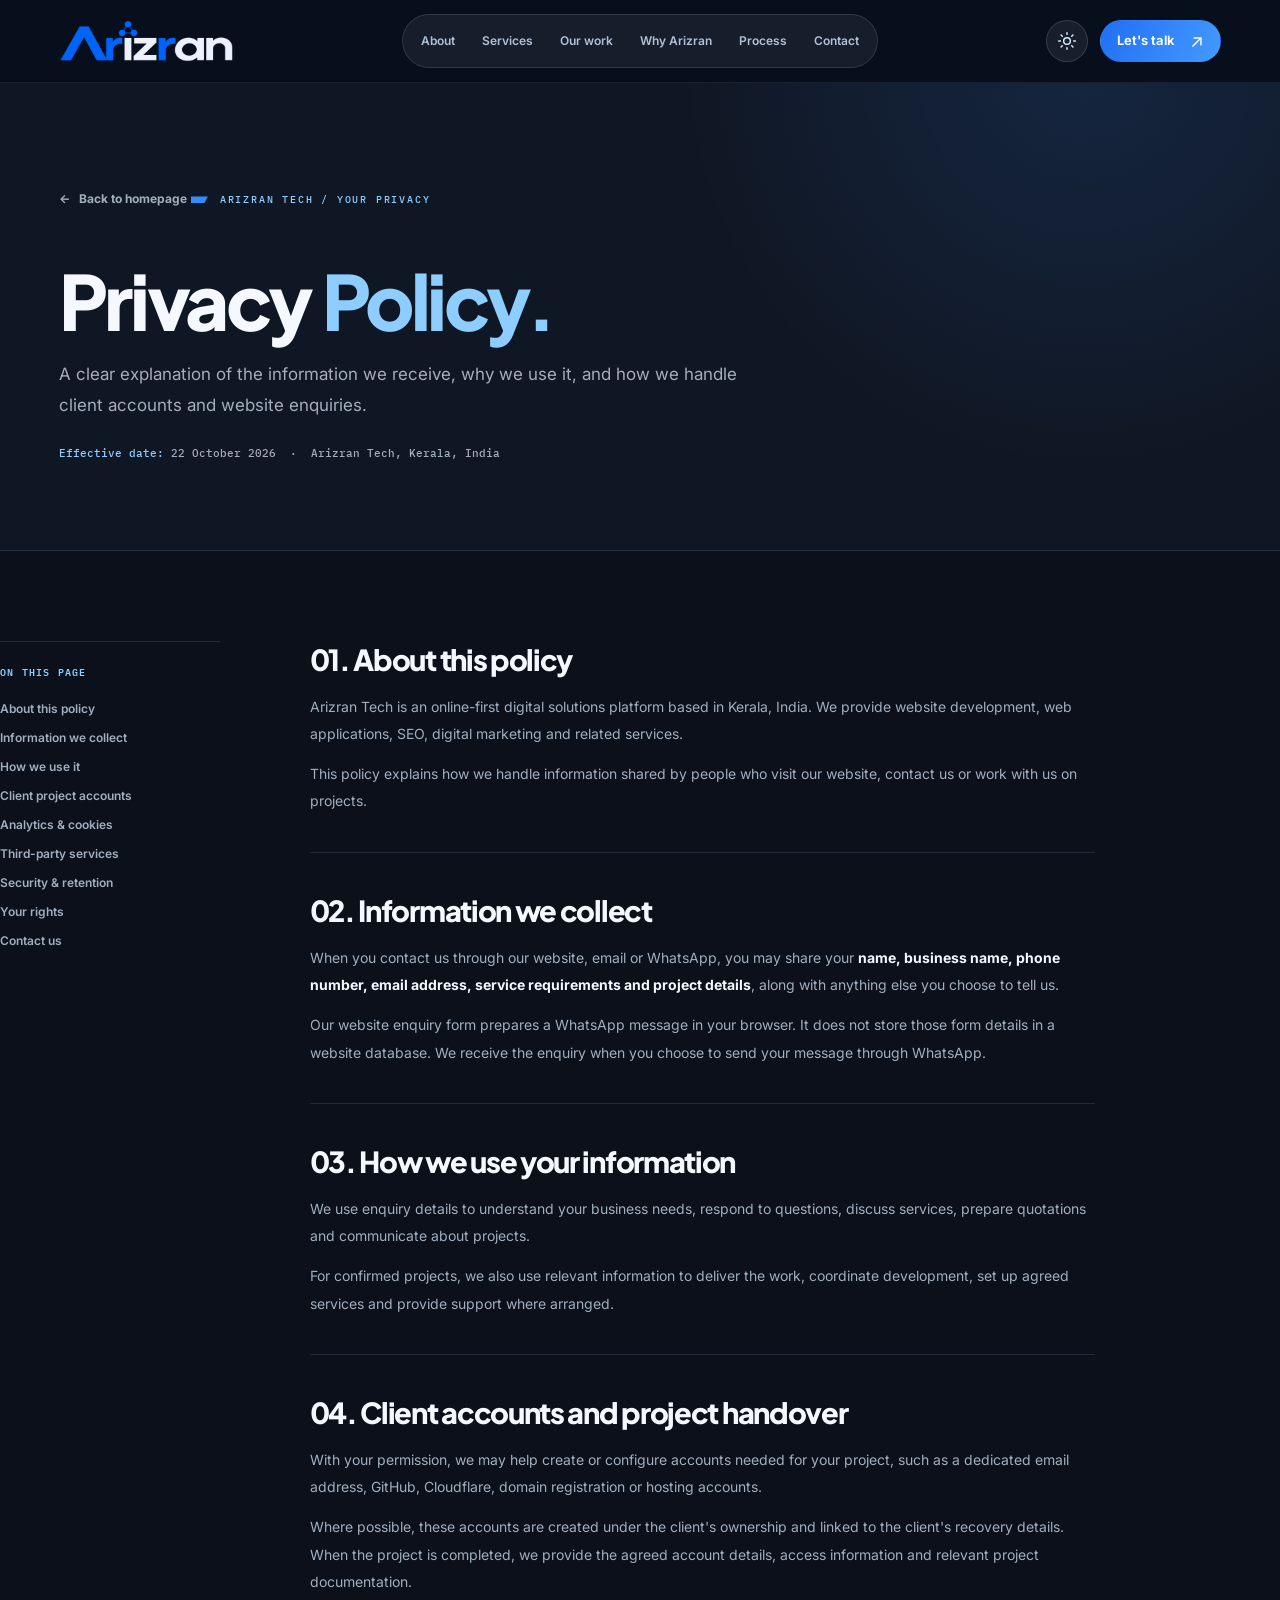
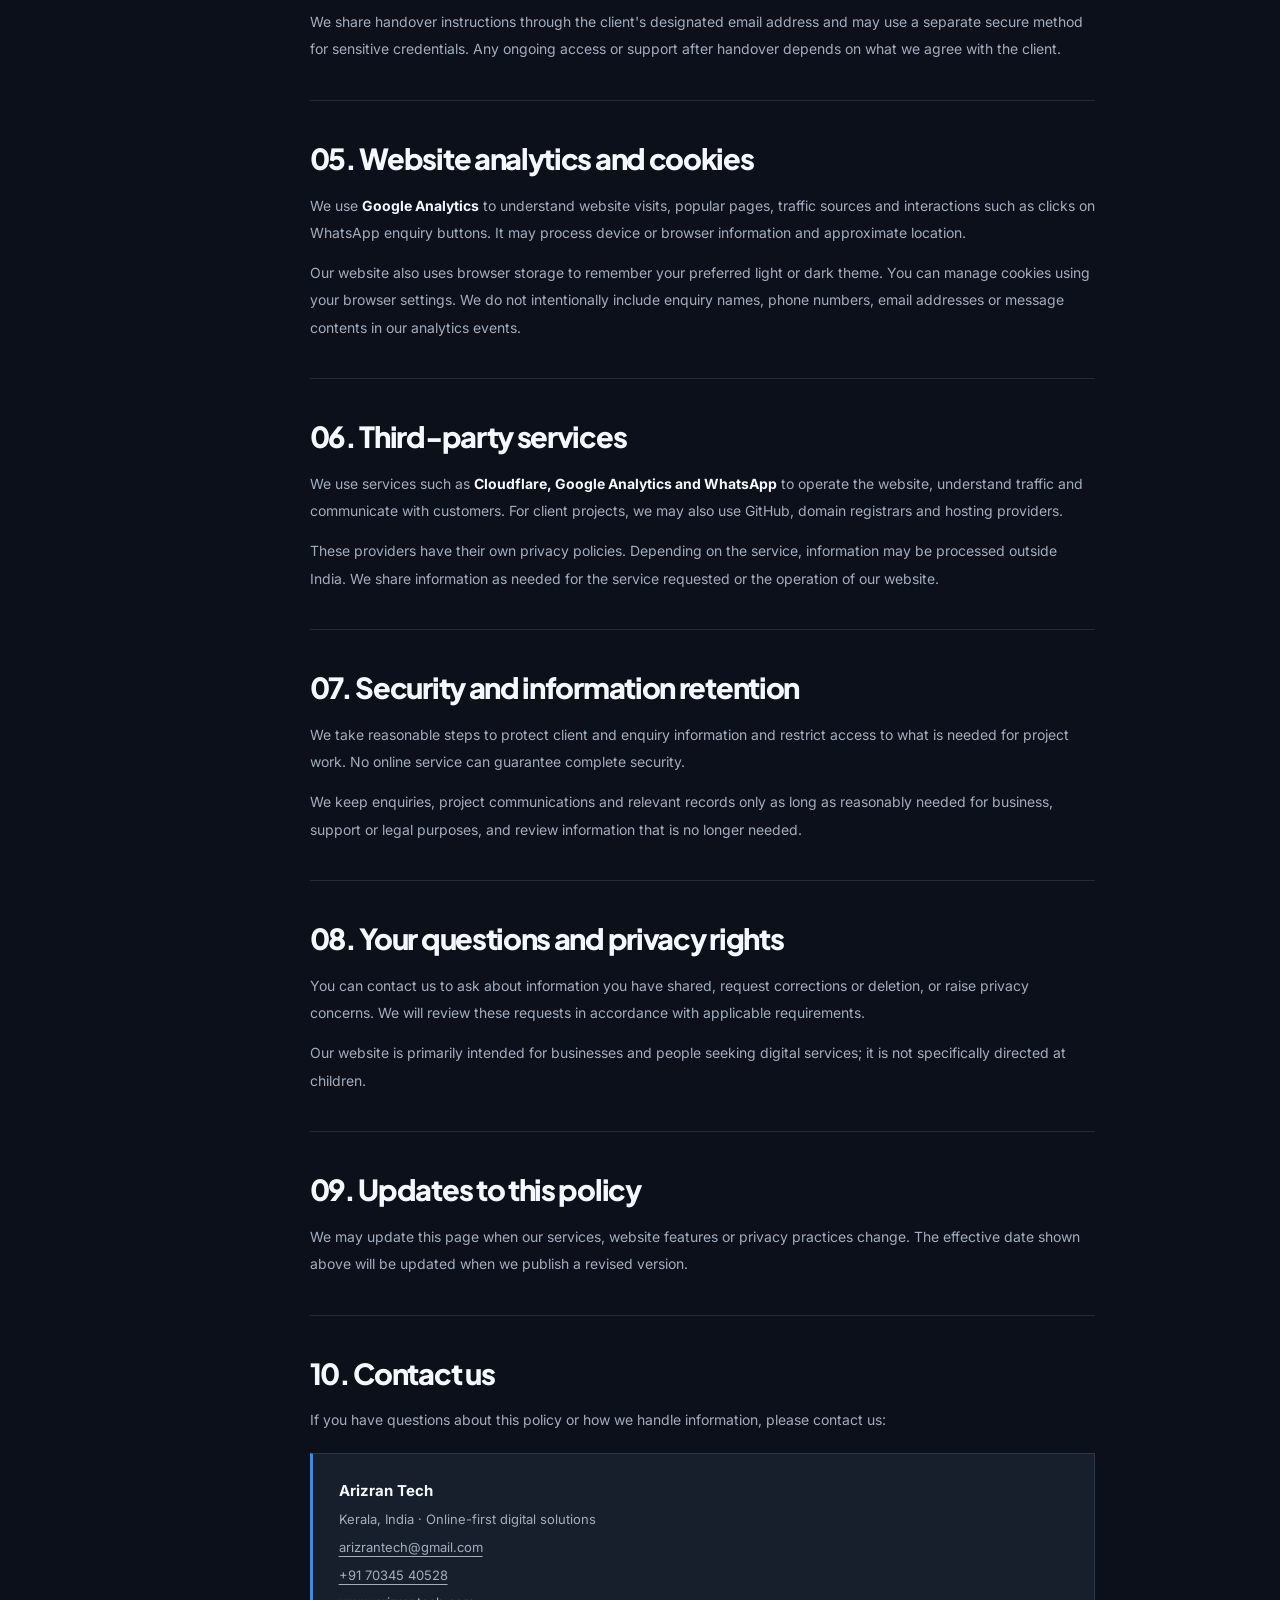
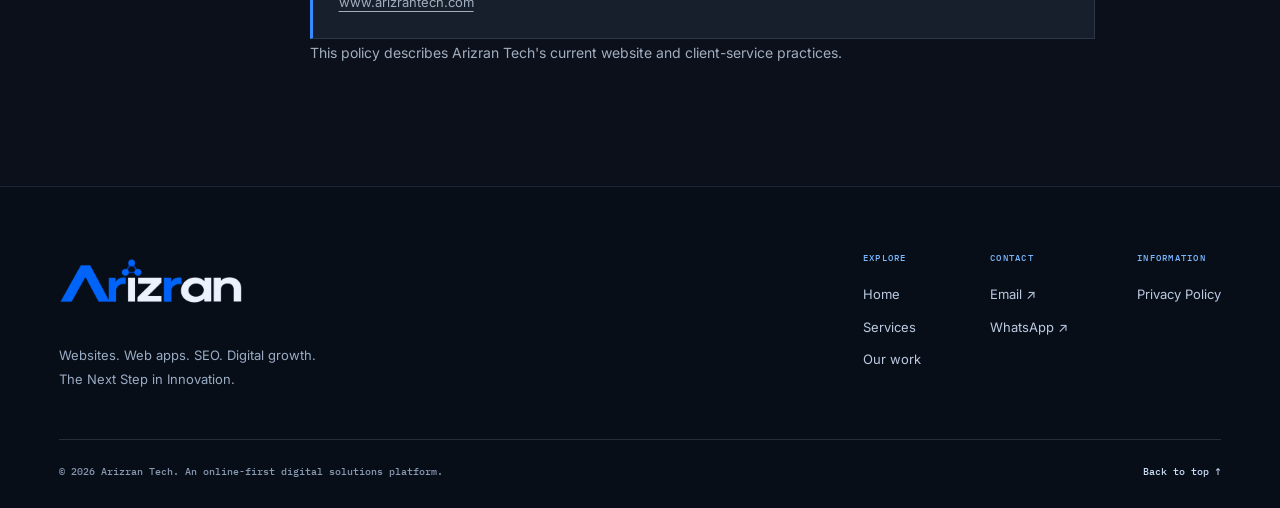
==== commit 2763bbe6: "Complete website redesign and light theme fixes" ====
--- a/privacy-policy/index.html
+++ b/privacy-policy/index.html
@@ -17,7 +17,7 @@
   <link rel="icon" href="../assets/favicon.png" type="image/png">
   <link rel="preconnect" href="https://fonts.googleapis.com">
   <link rel="preconnect" href="https://fonts.gstatic.com" crossorigin>
-  <link href="https://fonts.googleapis.com/css2?family=IBM+Plex+Mono:wght@400;500;600&family=Inter:wght@400;500;600;700;800&family=Manrope:wght@500;600;700;800&display=swap" rel="stylesheet">
+  <link href="https://fonts.googleapis.com/css2?family=IBM+Plex+Mono:wght@400;500;600&family=Inter:wght@400;500;600;700;800&family=Manrope:wght@500;600;700;800&family=Plus+Jakarta+Sans:wght@400;500;600;700;800&display=swap" rel="stylesheet">
   <link rel="stylesheet" href="../styles.css">
   <style>
     /* Privacy-page-only styling: uses Arizran's existing theme and fonts. */
@@ -63,25 +63,14 @@
     gtag('config', 'G-8PNWGNS64S');
   </script>
 </head>
-<body id="top">
+<body class="site-page" id="top">
   <a class="skip-link" href="#main">Skip to content</a>
-  <header class="header">
-    <div class="wrap header-inner">
-      <a class="brand brand-logo" href="../" aria-label="Arizran Tech homepage">
-        <img class="brand-logo-image logo-for-dark" src="../assets/arizran-logo-on-dark.png" width="174" height="54" alt="Arizran Tech">
-        <img class="brand-logo-image logo-for-light" src="../assets/arizran-logo.png" width="174" height="54" alt="">
-      </a>
-      <nav class="nav" id="nav" aria-label="Main navigation">
-        <a href="../#about">About</a><a href="../services/">Services</a><a href="../#work">Our work</a><a href="../#contact">Contact</a>
-      </nav>
-      <button class="theme-toggle" type="button" id="theme-toggle" aria-label="Switch to light theme" title="Change theme">
-        <svg aria-hidden="true" viewBox="0 0 24 24" fill="none" stroke="currentColor" stroke-width="1.8"><circle cx="12" cy="12" r="4"/><path d="M12 2v2m0 16v2M4.9 4.9l1.4 1.4m11.4 11.4 1.4 1.4M2 12h2m16 0h2M4.9 19.1l1.4-1.4M17.7 6.3l1.4-1.4"/></svg>
-      </button>
-      <a class="btn btn-small btn-blue header-cta" href="../#contact">Let's talk <span aria-hidden="true">↗</span></a>
-      <button class="menu-toggle" id="menu-toggle" type="button" aria-label="Open navigation" aria-controls="nav" aria-expanded="false"><span></span><span></span><span></span></button>
-    </div>
-    <div class="scroll-progress" id="scroll-progress" aria-hidden="true"></div>
-  </header>
+  <header class="header"><div class="wrap header-inner">
+<a class="brand brand-logo" href="../" aria-label="Arizran Tech homepage"><img class="brand-logo-image logo-for-dark" src="../assets/arizran-logo-on-dark.png" width="174" height="54" alt="Arizran Tech"><img class="brand-logo-image logo-for-light" src="../assets/arizran-logo.png" width="174" height="54" alt=""></a>
+<nav class="nav" id="nav" aria-label="Main navigation"><a href="../#about">About</a><a href="../services/">Services</a><a href="../#work">Our work</a><a href="../#approach">Why Arizran</a><a href="../#process">Process</a><a href="../#contact">Contact</a></nav>
+<div class="header-actions"><button type="button" class="theme-toggle" id="theme-toggle" aria-label="Switch to light theme" title="Change theme"><svg class="theme-icon icon-sun" aria-hidden="true" viewBox="0 0 24 24" fill="none" stroke="currentColor" stroke-width="1.8" stroke-linecap="round"><circle cx="12" cy="12" r="4"/><path d="M12 2v2m0 16v2M4.9 4.9l1.4 1.4m11.4 11.4 1.4 1.4M2 12h2m16 0h2M4.9 19.1l1.4-1.4M17.7 6.3l1.4-1.4"/></svg><svg class="theme-icon icon-moon" aria-hidden="true" viewBox="0 0 24 24" fill="none" stroke="currentColor" stroke-width="1.8"><path d="M20.985 12.486A9 9 0 0 1 11.514 3.015 9 9 0 1 0 20.985 12.486Z"/></svg></button><a class="btn btn-small btn-blue header-cta" href="../#contact">Let's talk <span aria-hidden="true">↗</span></a></div>
+<button type="button" class="menu-toggle" id="menu-toggle" aria-label="Open navigation" aria-expanded="false" aria-controls="nav"><span></span><span></span><span></span></button>
+</div><div class="scroll-progress" id="scroll-progress" aria-hidden="true"></div></header>
 
   <main id="main">
     <section class="privacy-hero" aria-labelledby="privacy-heading">
@@ -195,36 +184,6 @@
       <div class="footer-bottom"><span>© <span id="year">2026</span> Arizran Tech. An online-first digital solutions platform.</span><a href="#top">Back to top ↑</a></div>
     </div>
   </footer>
-
-  <script>
-    'use strict';
-    const root = document.documentElement;
-    const themeButton = document.getElementById('theme-toggle');
-    try {
-      const saved = localStorage.getItem('arizran-theme');
-      if (saved === 'dark' || saved === 'light') root.dataset.theme = saved;
-    } catch {}
-    function updateTheme() {
-      const isLight = root.dataset.theme === 'light';
-      themeButton.setAttribute('aria-label', isLight ? 'Switch to dark theme' : 'Switch to light theme');
-      document.querySelector('meta[name="theme-color"]').content = isLight ? '#f6f8fc' : '#0a1020';
-    }
-    updateTheme();
-    themeButton.addEventListener('click', () => {
-      root.dataset.theme = root.dataset.theme === 'dark' ? 'light' : 'dark';
-      try {localStorage.setItem('arizran-theme', root.dataset.theme);} catch {}
-      updateTheme();
-    });
-    const menuButton = document.getElementById('menu-toggle');
-    const nav = document.getElementById('nav');
-    function closeMenu(){nav.classList.remove('open');menuButton.setAttribute('aria-expanded','false');}
-    menuButton.addEventListener('click',()=>{const isOpen=nav.classList.toggle('open');menuButton.setAttribute('aria-expanded',String(isOpen));});
-    nav.querySelectorAll('a').forEach(a=>a.addEventListener('click',closeMenu));
-    window.addEventListener('keydown',e=>{if(e.key==='Escape') closeMenu();});
-    document.getElementById('year').textContent = String(new Date().getFullYear());
-    const progress = document.getElementById('scroll-progress');
-    function setProgress(){const max=document.documentElement.scrollHeight-innerHeight;progress.style.transform='scaleX('+(max>0?Math.min(1,Math.max(0,scrollY/max)):0)+')';}
-    window.addEventListener('scroll',setProgress,{passive:true});setProgress();
-  </script>
+<script defer src="../service-pages.js"></script>
 </body>
 </html>
--- a/styles.css
+++ b/styles.css
@@ -72,3 +72,73 @@
 @media(max-width:520px){.brand-logo-image{width:138px}.footer .brand-logo-image{width:165px}.floating-actions{right:14px;bottom:calc(14px + env(safe-area-inset-bottom, 0px));gap:10px}.floating-action{width:47px;height:47px}.floating-action svg{width:23px;height:23px}.contact-socials a{font-size:10px;padding:7px 9px}}
 
 .home-services-link{display:inline-flex;color:var(--blue);font-weight:800;font-size:13px;margin-top:14px;border-bottom:1px solid currentColor;padding-bottom:3px}
+
+
+/* Unified inner-page shell; homepage remains independently styled in homepage.css. */
+body.site-page {--font-display:'Plus Jakarta Sans','Manrope',system-ui,sans-serif;--font-body:'Inter',system-ui,sans-serif}
+body.site-page .header{background:rgba(8,15,29,.94);backdrop-filter:blur(22px);-webkit-backdrop-filter:blur(22px);border-bottom:1px solid rgba(255,255,255,.075)}
+:root[data-theme="light"] body.site-page .header{background:rgba(247,249,253,.94);border-bottom-color:rgba(23,46,81,.09)}
+body.site-page .header-inner{height:82px;display:grid;grid-template-columns:minmax(0,1fr) auto minmax(0,1fr);gap:15px;align-items:center}
+body.site-page .header .brand{justify-self:start}
+body.site-page .header .nav{position:relative;display:flex;align-items:center;justify-content:center;gap:3px;margin:0;padding:6px;border-radius:100px;background:rgba(255,255,255,.065);border:1px solid rgba(255,255,255,.11)}
+:root[data-theme="light"] body.site-page .header .nav{background:rgba(255,255,255,.88);border-color:rgba(27,52,90,.11);box-shadow:0 5px 20px rgba(20,45,80,.045)}
+body.site-page .header .nav a{display:inline-flex;align-items:center;justify-content:center;border-radius:100px;font-size:12px;font-weight:600;padding:10px 12px;color:#afc1d7;transition:color .2s,background .2s}
+body.site-page .header .nav a:hover,body.site-page .header .nav a[aria-current="page"]{background:rgba(73,143,244,.17);color:#dcebff}
+:root[data-theme="light"] body.site-page .header .nav a{color:#52647d}
+:root[data-theme="light"] body.site-page .header .nav a:hover,:root[data-theme="light"] body.site-page .header .nav a[aria-current="page"]{color:#145ed0;background:#e9f1ff}
+body.site-page .header-actions{justify-self:end;display:flex;align-items:center;gap:12px}
+body.site-page .header .theme-toggle{width:42px;height:42px;position:relative;background:rgba(255,255,255,.07);border-radius:50%;border-color:rgba(225,238,255,.15);color:#d4e8ff;transition:transform .25s,background .25s}
+body.site-page .header .theme-toggle:hover{transform:rotate(12deg);background:rgba(48,140,255,.17)}
+:root[data-theme="light"] body.site-page .header .theme-toggle{background:#fff;border-color:rgba(27,52,90,.14);color:#284669}
+body.site-page .theme-icon{position:absolute;top:10px;left:10px;width:20px;height:20px;transition:opacity .25s,transform .25s}
+:root[data-theme="dark"] body.site-page .icon-sun{opacity:1}
+:root[data-theme="dark"] body.site-page .icon-moon{opacity:0;transform:rotate(-30deg) scale(.6)}
+:root[data-theme="light"] body.site-page .icon-sun{opacity:0;transform:rotate(30deg) scale(.6)}
+:root[data-theme="light"] body.site-page .icon-moon{opacity:1}
+body.site-page .header .header-cta{min-height:42px;font-size:13px;font-weight:650;gap:16px;padding:9px 16px;border-radius:100px;clip-path:none;background:linear-gradient(115deg,#216ff4,#449aff)}
+body.site-page .header .header-cta span{font-size:18px}
+body.site-page .menu-toggle{width:42px;height:42px;border-radius:12px}
+body.site-page .btn{clip-path:none;border-radius:100px;min-height:50px;font-size:13px;font-weight:650;gap:18px}
+body.site-page .section-heading h2,body.site-page h1,body.site-page h2{letter-spacing:-.045em}
+body.site-page .sp-hero{background:radial-gradient(ellipse at 74% 38%,rgba(34,109,230,.22),transparent 70%),#0b1930}
+:root[data-theme="light"] body.site-page .sp-hero{background:linear-gradient(115deg,#e0eeff 0%,#b1d3ff 42%,#78b1fa 100%);color:#10213d}
+:root[data-theme="light"] body.site-page .sp-hero .eyebrow{color:#2862a8}
+:root[data-theme="light"] body.site-page .sp-hero h1 em{color:#176af1}
+:root[data-theme="light"] body.site-page .sp-hero-content>p,:root[data-theme="light"] body.site-page .sp-overview-content>p{color:#355475}
+:root[data-theme="light"] body.site-page .sp-hero .btn-outline{background:rgba(255,255,255,.28);border-color:rgba(25,83,161,.25);color:#173e74}
+:root[data-theme="light"] body.site-page .sp-hero .btn-outline:hover{background:rgba(255,255,255,.57);border-color:rgba(25,83,161,.48)}
+:root[data-theme="light"] body.site-page .sp-breadcrumb{color:#45658a}
+:root[data-theme="light"] body.site-page .sp-breadcrumb [aria-current="page"]{color:#183a69}
+:root[data-theme="light"] body.site-page .sp-breadcrumb a:hover{color:#1058b9}
+:root[data-theme="light"] body.site-page .sp-pills span{color:#234972;border-color:rgba(19,91,190,.22);background:rgba(255,255,255,.3)}
+body.site-page .sp-feature-card,body.site-page .sp-work-card,body.site-page .sp-service-option{border-radius:16px}
+body.site-page .sp-faq-list details,body.site-page .faq-list details{scroll-margin-top:105px}
+body.site-page .sp-service-frame{position:relative;z-index:1;width:min(100%,500px);padding:8px;background:rgba(12,34,65,.87);border:1px solid rgba(159,201,255,.55);border-radius:19px;box-shadow:0 28px 65px rgba(10,32,72,.27);transform:rotate(-3deg);overflow:hidden;transition:transform .35s ease}
+body.site-page .sp-service-frame:hover{transform:rotate(0deg) translateY(-5px)}
+body.site-page .sp-service-frame-top{padding:5px 12px 13px;display:flex;gap:6px;align-items:center;color:#b4cce9;font:600 10px var(--font-mono)}
+body.site-page .sp-service-frame-top i{display:block;width:7px;height:7px;border-radius:50%;background:#79b9ff}
+body.site-page .sp-service-frame-top span{margin-left:auto}
+body.site-page .sp-service-frame img{width:100%;height:280px;display:block;object-fit:cover;border-radius:10px 10px 2px 2px}
+body.site-page .sp-service-frame-caption{padding:17px 14px 11px;background:#112747;color:#fff;display:flex;align-items:center;justify-content:space-between;gap:15px}
+body.site-page .sp-service-frame-caption span{color:#91c4ff;font:600 9px var(--font-mono)}
+body.site-page .sp-service-frame-caption strong{font:700 15px var(--font-display)}
+body.site-page .sp-service-frame-caption b{color:#9cd0ff;font-size:21px}
+body.site-page .sp-float-badge{right:-14px;bottom:20px;border-radius:100px;transform:rotate(5deg)}
+body.site-page .sp-overview-layout{display:grid;grid-template-columns:1.05fr .95fr;gap:clamp(25px,4vw,55px);align-items:center}
+body.site-page .sp-overview-layout .sp-overview-content h1{font-size:clamp(42px,5vw,72px)}
+body.site-page .sp-overview-art{position:relative;min-height:340px;display:grid;place-items:center}
+body.site-page .sp-overview-art>img{width:min(100%,520px);height:315px;object-fit:cover;border-radius:20px;transform:rotate(3deg);box-shadow:0 30px 65px rgba(6,31,76,.25);border:8px solid rgba(255,255,255,.4)}
+body.site-page .sp-overview-art .sp-float-badge{right:5px;bottom:2px}
+body.site-page .footer .footer-about p{font-size:13px}
+body.site-page .footer .footer-columns a{font-size:13px}
+@media(max-width:1150px){
+ body.site-page .header-inner{height:72px;display:flex;gap:12px}
+ body.site-page .header-actions{margin-left:auto}
+ body.site-page .menu-toggle{display:flex}
+ body.site-page .header .nav{display:none;position:absolute;top:100%;left:0;right:0;z-index:90;margin:0;padding:12px var(--gutter) 22px;background:var(--bg-alt);border-radius:0;border:1px solid var(--stroke);box-shadow:0 15px 25px rgba(0,0,0,.11);flex-direction:column;align-items:stretch;gap:0}
+ body.site-page .header .nav.open{display:flex}
+ body.site-page .header .nav a{font-size:14px;padding:12px 14px;border-radius:8px}
+}
+@media(max-width:900px){body.site-page .sp-overview-layout{grid-template-columns:1fr}body.site-page .sp-overview-art{min-height:220px}body.site-page .sp-overview-art>img{height:225px}}
+@media(max-width:560px){body.site-page .header .brand-logo-image{width:138px}body.site-page .header .header-cta{display:none}body.site-page .sp-hero-art{min-height:325px}body.site-page .sp-service-frame img{height:190px}body.site-page .sp-service-frame-caption{padding:12px 10px}body.site-page .sp-service-frame-caption strong{font-size:12px}body.site-page .sp-overview-art{min-height:220px}body.site-page .sp-overview-art>img{height:200px}body.site-page .sp-float-badge{font-size:9px}}
+@media(prefers-reduced-motion:reduce){body.site-page .sp-service-frame{transition:none}body.site-page .theme-icon{transition:none}}
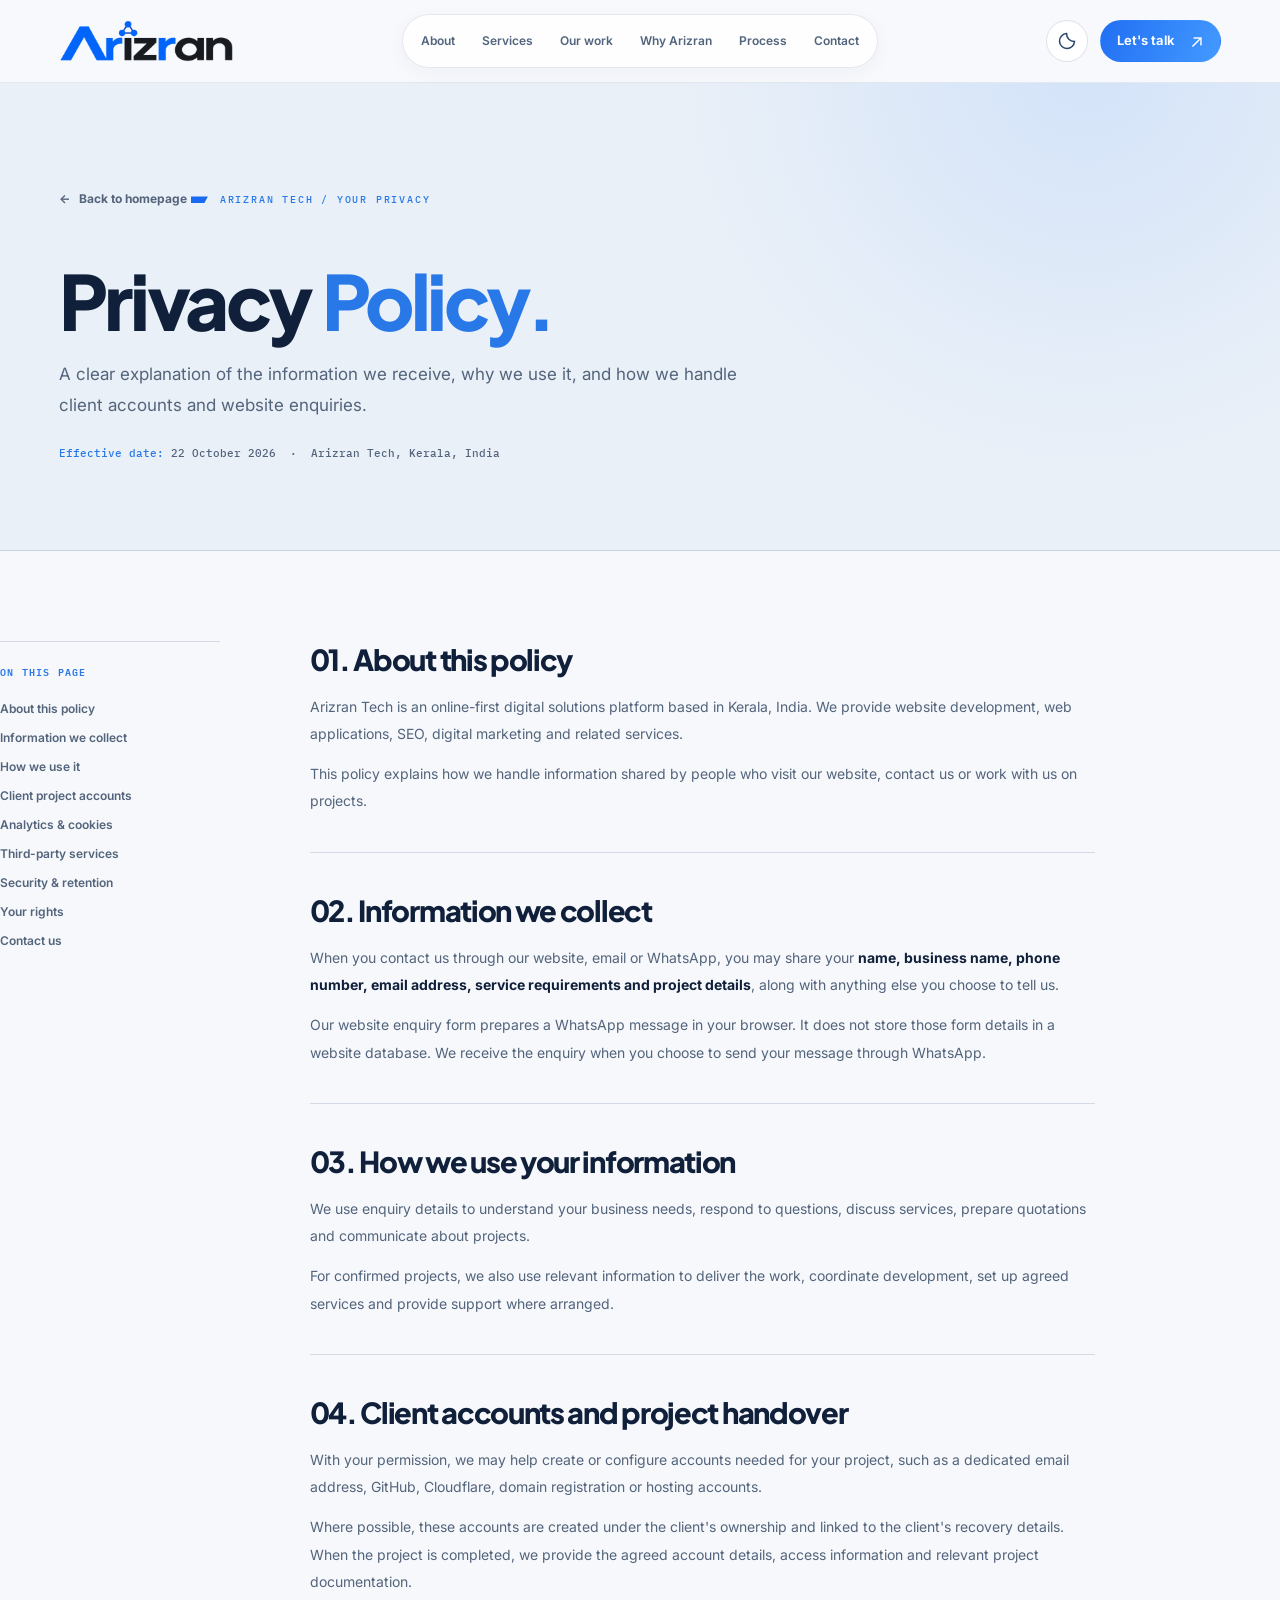
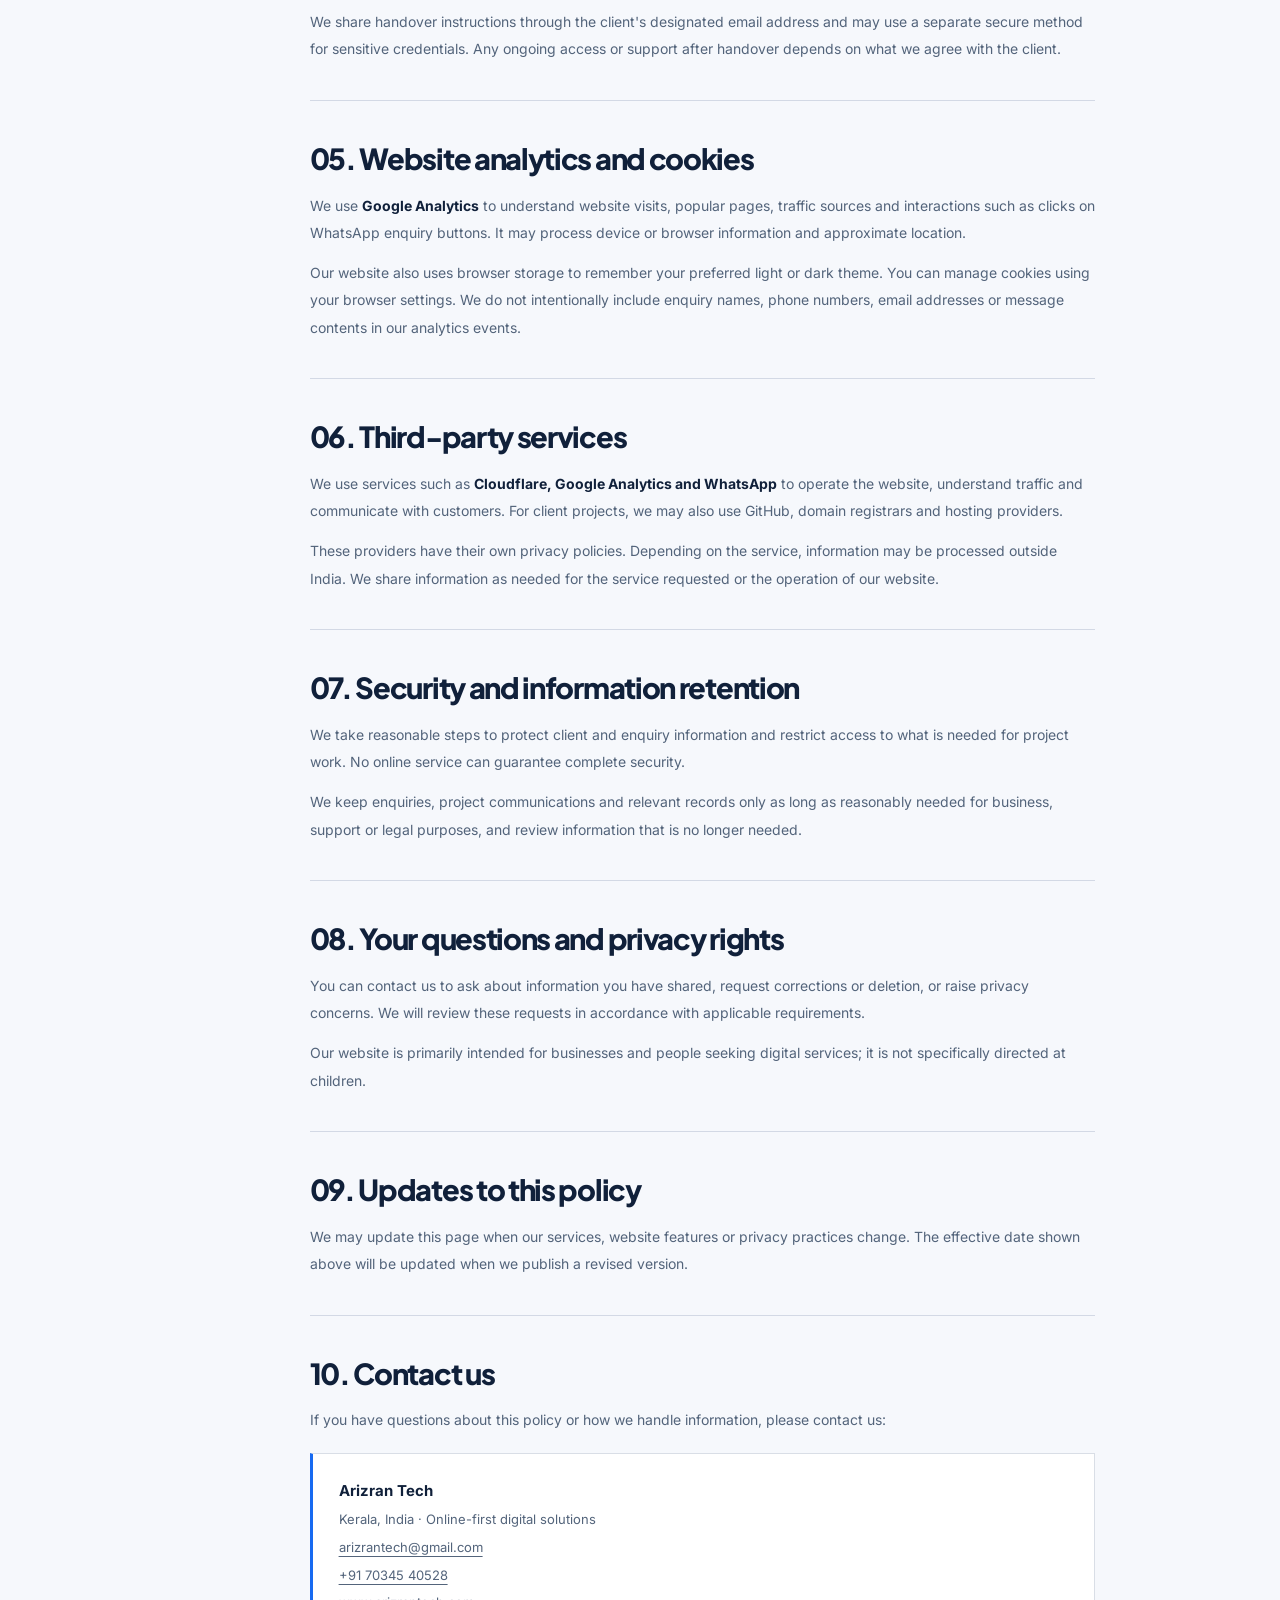
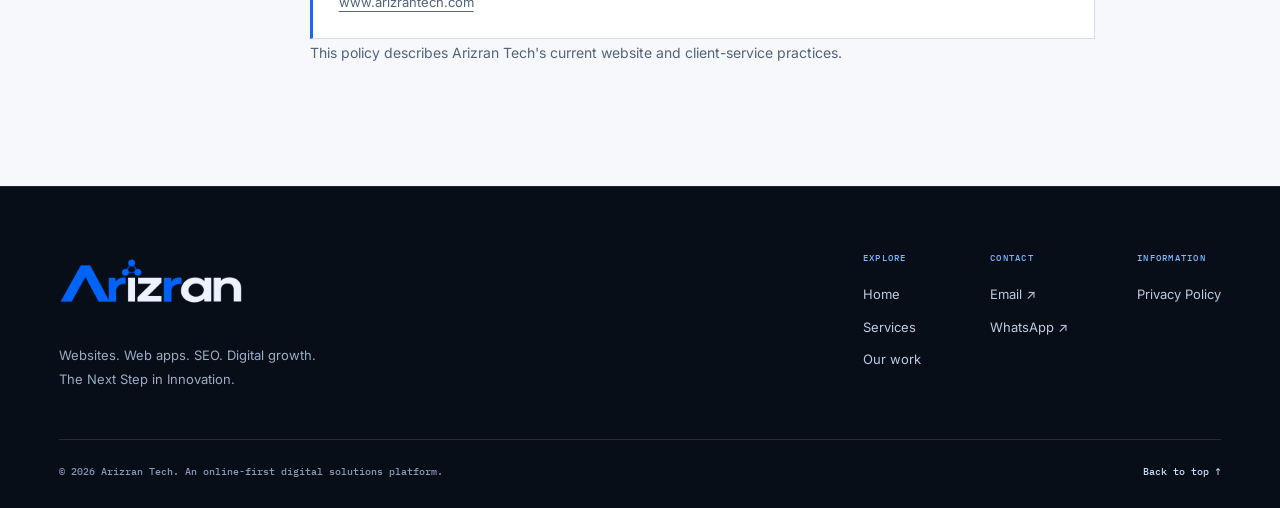
==== commit 956e0cfc: "Set light theme as default across website" ====
--- a/privacy-policy/index.html
+++ b/privacy-policy/index.html
@@ -1,9 +1,9 @@
 <!doctype html>
-<html lang="en-IN" data-theme="dark">
+<html lang="en-IN" data-theme="light">
 <head>
   <meta charset="utf-8">
   <meta name="viewport" content="width=device-width, initial-scale=1">
-  <meta name="theme-color" content="#0a1020">
+  <meta name="theme-color" content="#f6f8fc">
   <title>Privacy Policy | Arizran Tech</title>
   <meta name="description" content="Read how Arizran Tech handles website enquiries, client project information, account setup, analytics, and personal information.">
   <meta name="robots" content="index,follow">
